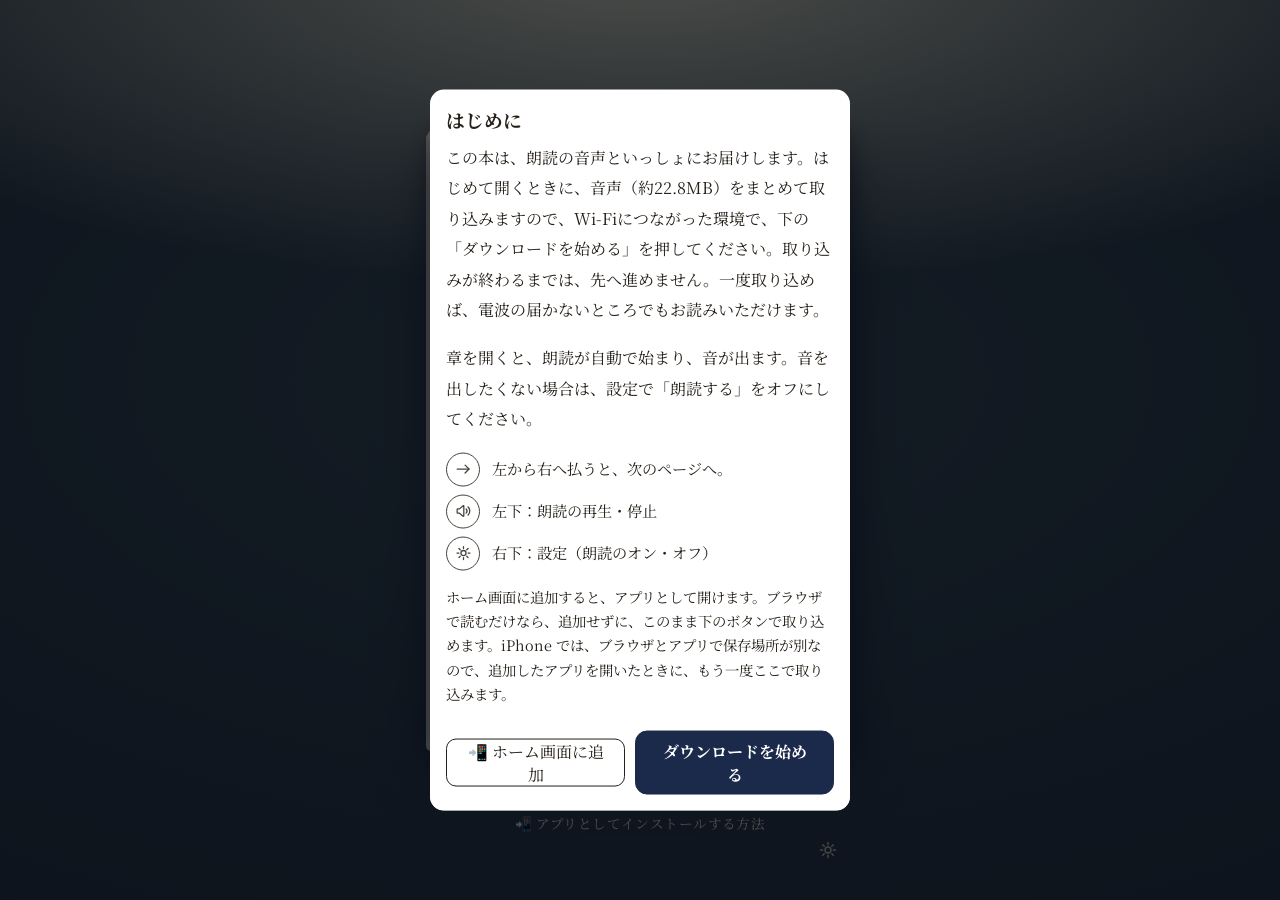
==== d/8d1a644d7abf4cad14bed4da570ea56f/index.html @ 175d8bfc "order-0018 『野良のAIは、嘘の味が好き』 納品サイト v1.13.108" ====
<!doctype html>
<html lang="ja">
  <head>
    <meta charset="UTF-8" />
    <meta name="robots" content="noindex, nofollow" />
    
    <meta name="viewport" content="width=device-width, initial-scale=1, viewport-fit=cover" />
    <meta name="theme-color" content="#17130e" />
    <meta name="app-id" content="stb-0018" />
    
    <meta name="description" content="サウンド単行本：朗読つき電子書籍『野良のAIは、嘘の味が好き』（著・nami × 双海）" />
    <meta name="mobile-web-app-capable" content="yes" />
    <meta name="apple-mobile-web-app-capable" content="yes" />
    
    <meta name="apple-mobile-web-app-status-bar-style" content="black" />
    <meta name="apple-mobile-web-app-title" content="野良のAIは、嘘の味が好き" />
    <link rel="icon" type="image/png" href="icons/icon-192.png" />
    <link rel="apple-touch-icon" href="icons/apple-touch-icon.png" />
    <title>野良のAIは、嘘の味が好き — nami × 双海</title>
    <script type="module" crossorigin src="./assets/index-BlB-ccyD.js"></script>
    <link rel="stylesheet" crossorigin href="./assets/index-DC0xwn_A.css">
  <link rel="manifest" href="./manifest.webmanifest"></head>
  <body>
    
    <section id="coverView" class="view view-cover">
      
      <div class="cover-gap cover-gap-top" aria-hidden="true"></div>
      <div class="cover-tap" id="coverTap" role="button" tabindex="0" aria-label="本を開く">
        <span class="book-cover">
          
          <img src="book/cover-art.webp" alt="野良のAIは、嘘の味が好き — nami × 双海" class="cover-img" />
          <img src="icons/logo-line-white.svg" alt="" class="cover-logo" aria-hidden="true" />
          <span class="cover-vtitle" aria-hidden="true"><span class="vt-line">野良のAIは、</span><span class="vt-line">嘘の味が好き</span></span>
          <span class="cover-author" aria-hidden="true">nami　×　双海</span>
        </span>
      </div>

      
      <div class="cover-below">
        
        <div class="cover-install" id="coverInstallEntry">
          <button id="cover-install-open" type="button" class="cover-install-open">📲 アプリとしてインストールする方法</button>
        </div>
        
        <footer class="cover-foot">
          <button id="coverSettingsBtn" type="button" class="cover-settings-btn" aria-label="設定"><svg viewBox="0 0 24 24" fill="none" stroke="currentColor" stroke-width="1.6" stroke-linecap="round" stroke-linejoin="round" aria-hidden="true"><circle cx="12" cy="12" r="3.2" /><path d="M12 3.8v2.4M12 17.8v2.4M3.8 12h2.4M17.8 12h2.4M6.2 6.2l1.7 1.7M17.8 6.2l-1.7 1.7M6.2 17.8l1.7-1.7M17.8 17.8l-1.7-1.7" /></svg></button>
        </footer>
      </div>
    </section>

    
    <section id="titleView" class="view view-title" hidden>
      <div class="title-sheet">
        <div class="title-text">
          <h1 class="title-name"><span class="vt-line">野良のAIは、</span><span class="vt-line">嘘の味が好き</span></h1>
          <p class="title-author">nami × 双海</p>
        </div>
        
        <div class="sheet-footer">
          <button id="titlePlayBtn" type="button" class="page-icon-btn" aria-label="再生"><svg viewBox="0 0 24 24" fill="none" stroke="currentColor" stroke-width="1.6" stroke-linecap="round" stroke-linejoin="round" aria-hidden="true"><path d="M4 9.8v4.4c0 .3.2.5.5.5H7l4.5 3.8c.3.3.9.1.9-.3V5.7c0-.4-.6-.6-.9-.3L7 9.3H4.5c-.3 0-.5.2-.5.5z" /><path d="M15.3 9.4a3.8 3.8 0 0 1 0 5.2" /><path d="M17.8 6.9a7.2 7.2 0 0 1 0 10.2" /></svg></button>
          <button id="titleMenuBtn" type="button" class="page-icon-btn" aria-label="設定"><svg viewBox="0 0 24 24" fill="none" stroke="currentColor" stroke-width="1.6" stroke-linecap="round" stroke-linejoin="round" aria-hidden="true"><circle cx="12" cy="12" r="3.2" /><path d="M12 3.8v2.4M12 17.8v2.4M3.8 12h2.4M17.8 12h2.4M6.2 6.2l1.7 1.7M17.8 6.2l-1.7 1.7M6.2 17.8l1.7-1.7M17.8 17.8l-1.7-1.7" /></svg></button>
        </div>
      </div>
    </section>

    
    <section id="workView" class="view view-work" hidden>
      <div class="work-sheet">
        <div class="work-main">
          
          <img id="workImage" class="work-image" alt="" hidden />
          <div class="work-text">
            <p id="workNum" class="work-num"></p>
            <h2 id="workTitle" class="work-title"></h2>
            <p id="workSubtitle" class="work-subtitle"></p>
          </div>
        </div>
        
        <div class="sheet-footer">
          <button id="workPlayBtn" type="button" class="page-icon-btn" aria-label="再生"><svg viewBox="0 0 24 24" fill="none" stroke="currentColor" stroke-width="1.6" stroke-linecap="round" stroke-linejoin="round" aria-hidden="true"><path d="M4 9.8v4.4c0 .3.2.5.5.5H7l4.5 3.8c.3.3.9.1.9-.3V5.7c0-.4-.6-.6-.9-.3L7 9.3H4.5c-.3 0-.5.2-.5.5z" /><path d="M15.3 9.4a3.8 3.8 0 0 1 0 5.2" /><path d="M17.8 6.9a7.2 7.2 0 0 1 0 10.2" /></svg></button>
          <button id="workMenuBtn" type="button" class="page-icon-btn" aria-label="設定"><svg viewBox="0 0 24 24" fill="none" stroke="currentColor" stroke-width="1.6" stroke-linecap="round" stroke-linejoin="round" aria-hidden="true"><circle cx="12" cy="12" r="3.2" /><path d="M12 3.8v2.4M12 17.8v2.4M3.8 12h2.4M17.8 12h2.4M6.2 6.2l1.7 1.7M17.8 6.2l-1.7 1.7M6.2 17.8l1.7-1.7M17.8 17.8l-1.7-1.7" /></svg></button>
        </div>
      </div>
    </section>

    
    <section id="gateView" class="view view-gate" hidden>
      <div class="gate-sheet">
        <div class="gate-text">
          
          <p id="gateWork" class="gate-work"></p>
          <p id="gateNum" class="gate-num"></p>
          
          <h2 class="gate-title"><span id="gateTitle"></span><span id="gateNarrator" class="gate-narrator"></span></h2>
        </div>
        
        <div class="sheet-footer">
          <button id="gatePlayBtn" type="button" class="page-icon-btn" aria-label="再生"><svg viewBox="0 0 24 24" fill="none" stroke="currentColor" stroke-width="1.6" stroke-linecap="round" stroke-linejoin="round" aria-hidden="true"><path d="M4 9.8v4.4c0 .3.2.5.5.5H7l4.5 3.8c.3.3.9.1.9-.3V5.7c0-.4-.6-.6-.9-.3L7 9.3H4.5c-.3 0-.5.2-.5.5z" /><path d="M15.3 9.4a3.8 3.8 0 0 1 0 5.2" /><path d="M17.8 6.9a7.2 7.2 0 0 1 0 10.2" /></svg></button>
          <button id="gateMenuBtn" type="button" class="page-icon-btn" aria-label="設定"><svg viewBox="0 0 24 24" fill="none" stroke="currentColor" stroke-width="1.6" stroke-linecap="round" stroke-linejoin="round" aria-hidden="true"><circle cx="12" cy="12" r="3.2" /><path d="M12 3.8v2.4M12 17.8v2.4M3.8 12h2.4M17.8 12h2.4M6.2 6.2l1.7 1.7M17.8 6.2l-1.7 1.7M6.2 17.8l1.7-1.7M17.8 17.8l-1.7-1.7" /></svg></button>
        </div>
      </div>
    </section>

    
    <section id="tocView" class="view view-toc" hidden>
      <div class="toc-sheet">
        <div class="toc-inner">
          <h2 id="tocHeading" class="toc-heading">目次</h2>
          <ul id="tocList" class="toc-list"></ul>
        </div>
        
        <p id="tocHint" class="toc-hint">タップでその章へ</p>
        
        <div class="sheet-footer">
          <button id="tocPlayBtn" type="button" class="page-icon-btn" aria-label="再生"><svg viewBox="0 0 24 24" fill="none" stroke="currentColor" stroke-width="1.6" stroke-linecap="round" stroke-linejoin="round" aria-hidden="true"><path d="M4 9.8v4.4c0 .3.2.5.5.5H7l4.5 3.8c.3.3.9.1.9-.3V5.7c0-.4-.6-.6-.9-.3L7 9.3H4.5c-.3 0-.5.2-.5.5z" /><path d="M15.3 9.4a3.8 3.8 0 0 1 0 5.2" /><path d="M17.8 6.9a7.2 7.2 0 0 1 0 10.2" /></svg></button>
          <button id="tocMenuBtn" type="button" class="page-icon-btn" aria-label="設定"><svg viewBox="0 0 24 24" fill="none" stroke="currentColor" stroke-width="1.6" stroke-linecap="round" stroke-linejoin="round" aria-hidden="true"><circle cx="12" cy="12" r="3.2" /><path d="M12 3.8v2.4M12 17.8v2.4M3.8 12h2.4M17.8 12h2.4M6.2 6.2l1.7 1.7M17.8 6.2l-1.7 1.7M6.2 17.8l1.7-1.7M17.8 17.8l-1.7-1.7" /></svg></button>
        </div>
        
        <span id="tocPager" class="folio" hidden></span>
      </div>
    </section>

    
    
    <section id="readerView" class="view view-reader" hidden>
      <div id="pageWrap" class="page-wrap">
        <div id="pageEl" class="page">
          
          <div id="pageAnim" class="page-anim" aria-hidden="true"></div>
          
          <div class="page-head"><span id="readerChapterLabel" class="page-head-title"></span></div>
          <article id="pageContent" class="page-content" aria-label="本文"></article>
          
          <div class="page-footer">
            
            <button id="playPauseBtn" type="button" class="page-icon-btn" aria-label="再生"><svg viewBox="0 0 24 24" fill="none" stroke="currentColor" stroke-width="1.6" stroke-linecap="round" stroke-linejoin="round" aria-hidden="true"><path d="M4 9.8v4.4c0 .3.2.5.5.5H7l4.5 3.8c.3.3.9.1.9-.3V5.7c0-.4-.6-.6-.9-.3L7 9.3H4.5c-.3 0-.5.2-.5.5z" /><path d="M15.3 9.4a3.8 3.8 0 0 1 0 5.2" /><path d="M17.8 6.9a7.2 7.2 0 0 1 0 10.2" /></svg></button>
            <button id="menuBtn" type="button" class="page-icon-btn" aria-label="設定"><svg viewBox="0 0 24 24" fill="none" stroke="currentColor" stroke-width="1.6" stroke-linecap="round" stroke-linejoin="round" aria-hidden="true"><circle cx="12" cy="12" r="3.2" /><path d="M12 3.8v2.4M12 17.8v2.4M3.8 12h2.4M17.8 12h2.4M6.2 6.2l1.7 1.7M17.8 6.2l-1.7 1.7M6.2 17.8l1.7-1.7M17.8 17.8l-1.7-1.7" /></svg></button>
          </div>
          
          <span id="pageFolio" class="folio"></span>
          
          <div id="audioError" class="audio-error" hidden>
            <span id="audioErrorText"></span>
            <button id="audioRetryBtn" type="button" class="audio-retry-btn">再試行</button>
          </div>
        </div>


        
        <div id="endrollPage" class="endroll-page" hidden>
          <div class="endroll-inner">
            <p class="endroll-label">エンドロール</p>
            <img id="endrollJacket" class="endroll-jacket" alt="収録曲のジャケット" draggable="false" hidden />
            <div class="endroll-lyrics" id="endrollLyrics"></div>
          </div>
          
          <div class="sheet-footer">
            <button id="endrollPlayBtn" type="button" class="page-icon-btn" aria-label="再生"><svg viewBox="0 0 24 24" fill="none" stroke="currentColor" stroke-width="1.6" stroke-linecap="round" stroke-linejoin="round" aria-hidden="true"><path d="M4 9.8v4.4c0 .3.2.5.5.5H7l4.5 3.8c.3.3.9.1.9-.3V5.7c0-.4-.6-.6-.9-.3L7 9.3H4.5c-.3 0-.5.2-.5.5z" /><path d="M15.3 9.4a3.8 3.8 0 0 1 0 5.2" /><path d="M17.8 6.9a7.2 7.2 0 0 1 0 10.2" /></svg></button>
            <button id="endrollMenuBtn" type="button" class="page-icon-btn" aria-label="設定"><svg viewBox="0 0 24 24" fill="none" stroke="currentColor" stroke-width="1.6" stroke-linecap="round" stroke-linejoin="round" aria-hidden="true"><circle cx="12" cy="12" r="3.2" /><path d="M12 3.8v2.4M12 17.8v2.4M3.8 12h2.4M17.8 12h2.4M6.2 6.2l1.7 1.7M17.8 6.2l-1.7 1.7M6.2 17.8l1.7-1.7M17.8 17.8l-1.7-1.7" /></svg></button>
          </div>
        </div>
        
        <div id="endPage" class="end-page" hidden>
          <div class="end-foot">
            
            <img class="end-logo" src="icons/logo-text-vertical.svg" alt="サウンド単行本" />
            <p class="end-colophon">『野良のAIは、嘘の味が好き』　著者：nami × 双海<br />朗読：AI音声（地の文「Charon」・野良の声「Despina」／Gemini 3.8 Flash）／音楽：手続き生成による自作曲／形式：サウンド単行本／2026年11月 電子版</p>
          </div>
          
          <div class="sheet-footer">
            <button id="endPlayBtn" type="button" class="page-icon-btn" aria-label="再生" hidden><svg viewBox="0 0 24 24" fill="none" stroke="currentColor" stroke-width="1.6" stroke-linecap="round" stroke-linejoin="round" aria-hidden="true"><path d="M4 9.8v4.4c0 .3.2.5.5.5H7l4.5 3.8c.3.3.9.1.9-.3V5.7c0-.4-.6-.6-.9-.3L7 9.3H4.5c-.3 0-.5.2-.5.5z" /><path d="M15.3 9.4a3.8 3.8 0 0 1 0 5.2" /><path d="M17.8 6.9a7.2 7.2 0 0 1 0 10.2" /></svg></button>
            <button id="endMenuBtn" type="button" class="page-icon-btn" aria-label="設定"><svg viewBox="0 0 24 24" fill="none" stroke="currentColor" stroke-width="1.6" stroke-linecap="round" stroke-linejoin="round" aria-hidden="true"><circle cx="12" cy="12" r="3.2" /><path d="M12 3.8v2.4M12 17.8v2.4M3.8 12h2.4M17.8 12h2.4M6.2 6.2l1.7 1.7M17.8 6.2l-1.7 1.7M6.2 17.8l1.7-1.7M17.8 17.8l-1.7-1.7" /></svg></button>
          </div>
        </div>
      </div>

      

      
      <div class="read-progress" aria-hidden="true"><span id="readProgressFill"></span></div>
    </section>

    
    <div id="menuModal" class="modal" hidden role="dialog" aria-modal="true" aria-label="設定">
      <div class="modal-backdrop" id="menuBackdrop"></div>
      <div class="modal-panel menu-panel">
        
        <div class="modal-head">
          <h3 id="menuTitle">設定</h3>
          <button id="menuCloseBtn" class="menu-close-btn" aria-label="閉じる"><svg viewBox="0 0 24 24" fill="none" stroke="currentColor" stroke-width="1.6" stroke-linecap="round" aria-hidden="true"><path d="M6 6l12 12M18 6L6 18" /></svg></button>
        </div>

        
        <div class="menu-section">
          <div id="menuGroupMain">
            <label class="menu-row toggle-label" id="rowNarration"><span>朗読する</span><input type="checkbox" id="narrationToggle" checked /></label>
            
            <div class="menu-row menu-row-stack" id="rowSpeed">
              <span>速さ</span>
              <div class="seg speed-choices" id="speedChoices" role="group" aria-label="速さ"></div>
            </div>
            <div class="menu-row menu-row-stack" id="rowFont">
              <span>文字サイズ</span>
              <div class="seg font-choices" role="group" aria-label="文字サイズ">
                <button type="button" id="fontStdBtn" class="seg-btn font-choice" aria-pressed="true">標準</button>
                <button type="button" id="fontLargeBtn" class="seg-btn font-choice" aria-pressed="false">大</button>
              </div>
            </div>
            <label class="menu-row toggle-label" id="rowBgm"><span>BGM</span><input type="checkbox" id="bgmToggle" checked /></label>
          </div>
          <details id="menuMore" class="menu-more">
            <summary id="menuMoreSummary" class="menu-more-sum"><span>詳しい設定</span><svg viewBox="0 0 24 24" fill="none" stroke="currentColor" stroke-width="1.6" stroke-linecap="round" stroke-linejoin="round" aria-hidden="true"><path d="M6 9l6 6 6-6" /></svg></summary>
            <div id="menuGroupMore">
              <label class="menu-row toggle-label" id="rowPageSound"><span>ページめくり音</span><input type="checkbox" id="pageSoundToggle" checked /></label>
              <label class="menu-row toggle-label" id="rowBg"><span>背景イメージ</span><input type="checkbox" id="bgToggle" checked /></label>
              <label class="menu-row toggle-label" id="rowHl"><span>読んでいる文を強調</span><input type="checkbox" id="hlToggle" checked /></label>
              <label class="menu-row toggle-label" id="rowBgPlay"><span>画面を消しても再生</span><input type="checkbox" id="bgPlayToggle" checked /></label>
            </div>
          </details>
        </div>

        
        <div class="menu-nav">
          <button id="toCoverFromMenuBtn" type="button" class="menu-nav-btn" hidden><svg viewBox="0 0 24 24" fill="none" stroke="currentColor" stroke-width="1.6" stroke-linecap="round" stroke-linejoin="round" aria-hidden="true"><path d="M6.5 5.5v13" /><path d="M18 6.8v10.4L10 12Z" /></svg><span>初めから読む</span></button>
          <button id="tocFromMenuBtn" type="button" class="menu-nav-btn"><svg viewBox="0 0 24 24" fill="none" stroke="currentColor" stroke-width="1.6" stroke-linecap="round" aria-hidden="true"><path d="M5 7h14M5 12h14M5 17h14" /></svg><span>目次へ</span></button>
        </div>

        
        <div class="menu-foot">
          <button id="install-open" type="button" class="menu-nav-row">📲 アプリとしてインストールする方法</button>
        </div>

        
        <div id="dl-status-row" class="menu-foot" hidden>
          <p id="dl-status-line" class="menu-dl-status"></p>
          <button id="dl-status-fill" type="button" class="menu-nav-row" hidden>📥 足りない分をダウンロード</button>
          <button id="dl-status-repair" type="button" class="menu-nav-row" hidden>最初から取り込み直す（全部消してやり直します）</button>
        </div>

        
        <p id="version-line" class="menu-version">v<span id="version"></span> (<span id="engine-version"></span>)</p>

        
      </div>
    </div>

    
    <dialog id="install-dialog" class="install-dialog" aria-labelledby="install-title">
      <div class="modal-head">
        <h2 id="install-title">ホーム画面に追加して使う</h2>
        <button type="button" class="menu-close-btn" data-close aria-label="閉じる"><svg viewBox="0 0 24 24" fill="none" stroke="currentColor" stroke-width="1.6" stroke-linecap="round" aria-hidden="true"><path d="M6 6l12 12M18 6L6 18" /></svg></button>
      </div>
      <p class="muted">インストールすると、ホーム画面から開けて、オフラインでも使えます。</p>
      <button id="install-now" type="button" class="primary" hidden>今すぐインストール</button>

      <details data-platform="ios">
        <summary>iPhone / iPad</summary>
        <ol>
          <li><strong>Safari</strong> でこのページを開く</li>
          <li>共有ボタン(□から↑が出ているマーク)をタップ</li>
          <li>「<strong>ホーム画面に追加</strong>」を選ぶ</li>
          <li>右上の「追加」をタップ</li>
        </ol>
      </details>
      <details data-platform="android">
        <summary>Android</summary>
        <ol>
          <li><strong>Chrome</strong> でこのページを開く</li>
          <li>右上のメニュー(⋮)をタップ</li>
          <li>「<strong>アプリをインストール</strong>」または「ホーム画面に追加」を選ぶ</li>
          <li>「インストール」をタップ</li>
        </ol>
      </details>
      <details data-platform="pc">
        <summary>パソコン(Chrome / Edge)</summary>
        <ol>
          <li>アドレスバーの右端にあるインストールのマークをクリック</li>
          <li>「<strong>インストール</strong>」を選ぶ</li>
        </ol>
      </details>

    </dialog>

    
    <div id="dlNotice" class="modal" hidden role="dialog" aria-modal="true" aria-labelledby="dlNoticeTitle">
      <div class="modal-backdrop"></div>
      <div class="modal-panel dl-notice-panel">
        <div class="modal-head">
          <h3 id="dlNoticeTitle">はじめに</h3>
        </div>
        <p id="dlNoticeBody" class="dl-notice-body"></p>
        <p id="dlNoticeSound" class="dl-notice-body"></p>
        
        <ul id="dlNoticeGuide" class="dl-notice-guide" aria-label="操作のしかた">
          <li><span class="dl-guide-icon"><svg viewBox="0 0 24 24" fill="none" stroke="currentColor" stroke-width="1.6" stroke-linecap="round" stroke-linejoin="round" aria-hidden="true"><path d="M4 12h15" /><path d="M14 7l5 5-5 5" /></svg></span><span>左から右へ払うと、次のページへ。</span></li>
          <li><span class="dl-guide-icon"><svg viewBox="0 0 24 24" fill="none" stroke="currentColor" stroke-width="1.6" stroke-linecap="round" stroke-linejoin="round" aria-hidden="true"><path d="M4 9.8v4.4c0 .3.2.5.5.5H7l4.5 3.8c.3.3.9.1.9-.3V5.7c0-.4-.6-.6-.9-.3L7 9.3H4.5c-.3 0-.5.2-.5.5z" /><path d="M15.3 9.4a3.8 3.8 0 0 1 0 5.2" /><path d="M17.8 6.9a7.2 7.2 0 0 1 0 10.2" /></svg></span><span>左下：朗読の再生・停止</span></li>
          <li><span class="dl-guide-icon"><svg viewBox="0 0 24 24" fill="none" stroke="currentColor" stroke-width="1.6" stroke-linecap="round" stroke-linejoin="round" aria-hidden="true"><circle cx="12" cy="12" r="3.2" /><path d="M12 3.8v2.4M12 17.8v2.4M3.8 12h2.4M17.8 12h2.4M6.2 6.2l1.7 1.7M17.8 6.2l-1.7 1.7M6.2 17.8l1.7-1.7M17.8 17.8l-1.7-1.7" /></svg></span><span>右下：設定（朗読のオン・オフ）</span></li>
        </ul>
        
        <div id="dlNoticeInstall" class="dl-notice-install" hidden>
          <p class="dl-notice-body dl-notice-install-text">ホーム画面に追加すると、アプリとして開けます。ブラウザで読むだけなら、追加せずに、このまま下のボタンで取り込めます。iPhone では、ブラウザとアプリで保存場所が別なので、追加したアプリを開いたときに、もう一度ここで取り込みます。</p>
        </div>
        
        <div class="dl-notice-foot">
        <div id="dlNoticeProgress" class="dl-notice-progress" hidden>
          <div class="dl-progress-bar" role="progressbar" aria-valuemin="0" aria-valuemax="100" aria-valuenow="0" aria-labelledby="dlNoticeProgressText"><span id="dlNoticeProgressBar"></span></div>
          <p id="dlNoticeProgressText" class="dl-progress-text" aria-live="polite"></p>
        </div>
        <div class="dl-notice-actions">
          <button id="dl-notice-install-open" type="button" class="dl-install-open" hidden>📲 ホーム画面に追加</button>
          <button id="dlNoticeClose" type="button" class="primary">ダウンロードを始める</button>
        </div>
        </div>
      </div>
    </div>

    
    <div id="debug-panel" class="debug-panel" hidden></div>

    
    <div id="update-banner" class="banner" role="status" hidden>
      <span id="update-banner-text">更新があります</span>
      <div class="banner__actions" id="update-banner-actions">
        <button id="update-later" type="button">あとで</button>
        <button id="update-button" type="button" class="primary">更新</button>
      </div>
    </div>

    
    <div id="cache-banner" class="banner" role="status" hidden>
      <span><span id="cache-banner-text">音声データが一部そろっていません</span><small id="cache-banner-note"></small></span>
      <div id="cache-actions" class="banner__actions">
        <button id="cache-later" type="button">あとで</button>
        <button id="cache-repair" type="button" class="primary">足りない分をダウンロード</button>
      </div>
    </div>

    
    <div id="boot-error" class="banner boot-error" hidden>
      <span>うまく読み込めませんでした。<small>記録は消えません</small></span>
      <button id="boot-repair" type="button" class="primary">なおす</button>
    </div>

    <audio id="audioEl" preload="metadata"></audio>
    
    <audio id="gateAudio" preload="auto"></audio>
    
    <audio id="closingAudio" preload="auto"></audio>
    
    <audio id="endrollAudio" preload="auto"></audio>
    <script src="boot.js"></script>
  </body>
</html>
---- d/8d1a644d7abf4cad14bed4da570ea56f/assets/index-DC0xwn_A.css ----
:root{--top-gap:24px;--safe-top:calc(env(safe-area-inset-top) + var(--top-gap));--band-lift:10px;--folio-strip:30px;--band-body-w:.35;--frame-mt:max(14px, calc(env(safe-area-inset-top) + 8px));--frame-mb:max(18px, calc(env(safe-area-inset-bottom) + 8px));--frame-ml:max(14px, calc(env(safe-area-inset-left) + 2px));--frame-mr:max(14px, calc(env(safe-area-inset-right) + 2px));--font-scale:1;--lightningcss-light: ;--lightningcss-dark:initial;color-scheme:dark only;--bg:#17130e;--surface:#fdfaf0;--text:#262019;--muted:#6a6252;--border:#d8cfb4;--primary:#1b2a4a;--primary-text:#fff;--debug:#d29922;--debug-text:#1f2328;--ui-on:#7a7466;--ui-on-text:#f7f2e7;--ui-on-press:#6b6455;--ui-off:#e6dcc4;--ui-soft:#f4efe3;--ui-seg-text:#7d7262;--ui-shadow:#3c321e2e;--ui-line:#d6ccb4;--ui-press:#7a74661a;--navy:#1b2a4a;--navy2:#24365e;--gold:#c9b87a;--paper:#fdfaf0;--paper-hi:#fffdf6;--paper-lo:#f7f0da;--ink:#262019;--ink-strong:#1b2a4a;--ink-soft:#6a6252;--ink-accent:#8a6d2f;--folio:#9a8a64;--head-note:#8d7c55;--sep:#a08c5a;--narr-sub:#8a7c5f;--colophon:#7d7260;--toc-ink:#2e2a24;--rt:#555;--tex-rgb:120, 100, 60;--gutter-rgb:101, 84, 52;--edge-a:#e7dec6;--edge-b:#d9cfb0;--edge-1:#eae1c9;--edge-2:#f3edda;--edge-3:#e0d5b8;--hl-bg:#a3823e21;--hl-ink:#17130c;--icon-line:#9280544d;--icon-ink:#927c4e9e;--icon-shadow:#5a4a281a;--icon-inset:#ffffff40;--icon-press:#7864371a;--hairline:#65543424;--focus-ring:#8a6d2f99;--row-press:#a3823e14;--toc-press:#a0803c1f;--hint-ink:#7a6a4a8c;--panel:#fff;--panel-link:#1b2a4a;--seg-on:#fff;--err-bg:#fdf0f0;--err-line:#e8bcbc;--err-ink:#a33;--err-btn-bg:#fff;--err-btn-line:#d99;--hint-pill-bg:#f7f2e7f0;--hint-pill-ink:#1e2d52;--hint-pill-line:#1e2d5233;--desk:#17130e;--desk2:#2a2115;--indigo:#0a1220;--indigo2:#1e2d52;--desk-text:#c9bda0;--theme:#1e2d52;--cover-title:#f7f2e7;--cover-author:#f7f2e7;--serif:"Book Serif", "Hiragino Mincho ProN", "Hiragino Mincho Pro", "Yu Mincho", "YuMincho", "Noto Serif JP", "MS PMincho", serif}[data-paper-scheme=dark]{--paper-hi:#171e28;--paper:#12181f;--paper-lo:#0c1117;--ink:#e9e3d3;--ink-strong:#ece7da;--ink-soft:#a79f8f;--ink-accent:#b3a06a;--folio:#7d8698;--head-note:#8b96a6;--sep:#77808e;--narr-sub:#98a0ac;--colophon:#9c968a;--toc-ink:#e9e3d3;--rt:#9aa1ab;--tex-rgb:190, 200, 215;--gutter-rgb:0, 0, 0;--edge-a:#1d242f;--edge-b:#131920;--edge-1:#202833;--edge-2:#262f3c;--edge-3:#171e27;--hl-bg:#c9b87a33;--hl-ink:#f7f2e7;--icon-line:#cdd4e04d;--icon-ink:#d6dbe5a8;--icon-shadow:#00000040;--icon-inset:#ffffff1f;--icon-press:#ffffff14;--hairline:#e9e3d324;--focus-ring:#c9b87aa6;--row-press:#e9e3d30f;--toc-press:#e9e3d31a;--hint-ink:#c6ccd673;--panel:#141a21;--panel-link:#9db4dd;--seg-on:#232b36;--err-bg:#2a1518;--err-line:#6e3438;--err-ink:#f0b9bc;--err-btn-bg:#1d1113;--err-btn-line:#8a4a4e;--hint-pill-bg:#0d1219f0;--hint-pill-ink:#e9e3d3;--hint-pill-line:#e9e3d340;--surface:#171e28;--text:#e9e3d3;--muted:#a39c8d;--border:#39424f;--ui-soft:#1d242e;--ui-seg-text:#a9b0bc;--ui-shadow:#00000073;--ui-line:#39424f;--ui-press:#e9e3d314;--ui-off:#2a323e}*{box-sizing:border-box;-webkit-tap-highlight-color:transparent}[hidden]{display:none!important}html{touch-action:manipulation;overscroll-behavior:none;height:100%}body{background:var(--desk);color:var(--ink);font-family:var(--serif);-webkit-text-size-adjust:100%;overscroll-behavior:none;width:100%;height:100%;margin:0;padding:0;position:fixed;inset:0;overflow:hidden}.muted{color:var(--muted)}.version{text-align:center;color:var(--desk-text);font-size:.8rem}.load-error{color:#fff;text-align:center;padding:20px}button{font:inherit;color:inherit;border:1px solid var(--border);background:var(--surface);cursor:pointer;border-radius:12px;min-width:44px;min-height:44px;margin:0;padding:8px 20px}button.primary{background:var(--primary);border-color:var(--primary);color:var(--primary-text);font-weight:700}button.link{color:var(--gold);background:0 0;border:0;margin:12px auto 0;text-decoration:underline;display:block}.banner{left:16px;right:16px;bottom:max(16px, env(safe-area-inset-bottom));background:var(--surface);max-width:448px;color:var(--text);border:1px solid var(--border);z-index:60;pointer-events:auto;touch-action:manipulation;border-radius:14px;justify-content:space-between;align-items:center;gap:12px;margin:0 auto;padding:8px 8px 8px 16px;display:flex;position:fixed;box-shadow:0 6px 20px #0003}.banner__actions{flex-shrink:0;gap:8px;display:flex}@media (width<=480px){.banner{flex-direction:column;align-items:stretch;gap:8px;padding:12px 12px 12px 16px}.banner__actions{justify-content:flex-end}}.boot-error small,#cache-banner-note{color:var(--muted);display:block}.install-dialog{overscroll-behavior:contain;background:var(--panel);width:min(448px,100vw - 32px);max-height:calc(100dvh - 32px);color:var(--text);border:none;border-radius:14px;padding:16px;overflow-y:auto}.install-dialog::backdrop{background:#0a102099}.install-dialog h2{margin:0 0 4px;font-size:1.1rem}.install-dialog details{border:1px solid var(--border);border-radius:12px;margin:8px 0;padding:4px 12px}.install-dialog summary{cursor:pointer;align-items:center;min-height:44px;font-weight:700;display:flex}.install-dialog ol{margin:0 0 8px;padding-left:1.4em}.install-dialog button.primary{width:100%;margin:8px 0 0;display:block}.debug-panel{left:max(8px, env(safe-area-inset-left));top:calc(var(--safe-top) + 4px);z-index:40;pointer-events:none;background:var(--surface);border:2px solid var(--debug);border-radius:10px;flex-wrap:wrap;align-items:center;gap:6px;padding:4px 6px;display:flex;position:fixed}.debug-panel__title{color:var(--debug);letter-spacing:.08em;font-size:.7rem;font-weight:700}.debug-panel__button{pointer-events:auto;background:var(--debug);border-color:var(--debug);min-width:44px;min-height:44px;color:var(--debug-text);padding:0 8px}.debug-panel__info{white-space:pre-line;font-variant-numeric:tabular-nums;color:var(--debug);flex:0 0 100%;font-size:.68rem;line-height:1.55}@media (prefers-reduced-motion:reduce){*{transition:none!important;animation:none!important}}.btn{color:#1b2a4a;background:#fff;border:1px solid #8a94a8;border-radius:999px;padding:.55em 1.1em;font-size:.95rem;line-height:1}.btn:active{transform:scale(.98)}.btn-primary{background:var(--navy);color:#fff;border-color:var(--navy)}.btn-ghost{color:#e8e2d0;background:0 0;border-color:#e8e2d0}.btn-small{padding:.4em .85em;font-size:.85rem}.btn-play{border-radius:999px;min-width:9em;padding:.7em 1.4em;font-size:1.05rem}.view-cover{--book-w:min(88vw, 420px, calc(67.55dvh - 174px));--cover-pb:max(28px, calc(env(safe-area-inset-bottom) + 16px));touch-action:pan-y;height:var(--app-h,100dvh);padding:0 max(16px, env(safe-area-inset-right)) var(--cover-pb) max(16px, env(safe-area-inset-left));background-color:var(--indigo);background-image:radial-gradient(ellipse 120% 58% at 50% -4%, color-mix(in srgb, var(--theme) 40%, #ffedb8 60%), transparent 62%), radial-gradient(ellipse 150% 110% at 50% 42%, color-mix(in srgb, var(--theme) 68%, #000 32%) 0%, color-mix(in srgb, var(--theme) 30%, #000 70%) 80%), radial-gradient(ellipse 125% 100% at 50% 46%, transparent 56%, #0000007a 100%);flex-direction:column;align-items:center;display:flex;position:relative}.cover-gap{flex:1 1 0}.cover-gap-top{min-height:max(20px, var(--safe-top))}.cover-below{flex:1 1 0;align-self:stretch;position:relative}.cover-foot{width:var(--book-w);pointer-events:none;flex-direction:column;padding-top:13px;display:flex;position:absolute;bottom:0;left:50%;transform:translate(-50%)}.cover-tap{text-align:inherit;cursor:pointer;background:0 0;border:none;padding:0;line-height:1.5}.cover-tap:active .book-cover{transform:scale(.995)}.book-cover{width:var(--book-w);aspect-ratio:127/188;background:#10182b;display:block;position:relative;overflow:hidden;container-type:inline-size}body.bound-right .book-cover{box-shadow:0 26px 52px #0000009e, 0 8px 18px #00000073, inset 0 0 0 1px #ffffff12, -3px 3px 0 -1px var(--edge-a), -6px 6px 0 -2px var(--edge-b);border-radius:7px 2px 2px 7px}body.bound-left .book-cover{box-shadow:0 26px 52px #0000009e, 0 8px 18px #00000073, inset 0 0 0 1px #ffffff12, 3px 3px 0 -1px var(--edge-a), 6px 6px 0 -2px var(--edge-b);border-radius:2px 7px 7px 2px}.book-cover:before{content:"";z-index:2;width:13px;position:absolute;top:0;bottom:0}body.bound-right .book-cover:before{background:linear-gradient(270deg,#0009,#ffffff1f 45%,#0006);right:0}body.bound-left .book-cover:before{background:linear-gradient(90deg,#0009,#ffffff1f 45%,#0006);left:0}.book-cover:after{content:"";z-index:2;pointer-events:none;background:linear-gradient(105deg,#0000 55%,#ffffff0f);position:absolute;inset:0}.cover-img{object-fit:cover;width:100%;height:100%;display:block}.cover-logo{z-index:3;width:7.1%;height:auto;display:block;position:absolute;top:4.3%}body.bound-right .cover-logo{left:5.8%}body.bound-left .cover-logo{right:5.8%}.cover-vtitle{z-index:3;letter-spacing:.14em;color:var(--cover-title);white-space:nowrap;font-size:8.4cqw;font-weight:700;line-height:1.5;position:absolute;top:12%}body.dir-vertical .cover-vtitle{writing-mode:vertical-rl;-webkit-writing-mode:vertical-rl}body.bound-right .cover-vtitle{right:14%}body.bound-left .cover-vtitle{left:14%}.cover-author{z-index:3;letter-spacing:.5em;color:var(--cover-author);white-space:nowrap;margin-right:-.5em;font-size:3.6cqw;position:absolute;bottom:4.2%;left:50%;transform:translate(-50%)}.cover-vtitle .vt-line,.title-name .vt-line{display:block}.cover-vtitle .vt-sub,.title-name .vt-sub{font-size:.42em}html,body{touch-action:pan-x pan-y}.view-gate{height:var(--app-h,100dvh);background:radial-gradient(ellipse at 50% 30%, var(--desk2), var(--desk) 75%);cursor:pointer;padding:var(--frame-mt) var(--frame-mr) var(--frame-mb) var(--frame-ml);touch-action:pan-y;justify-content:center;align-items:stretch;display:flex}.view-gate.gate-dragging,.view-gate.gate-dragging .gate-sheet{-webkit-user-select:none;user-select:none}.gate-sheet{background:linear-gradient(160deg, var(--paper-hi), var(--paper) 55%, var(--paper-lo));flex:1;min-width:0;position:relative;overflow:hidden}body.bound-right .gate-sheet{box-shadow:0 16px 40px #0000008c, -3px 3px 0 -1px var(--edge-a), -6px 6px 0 -2px var(--edge-b);border-radius:6px 2px 2px 6px}body.bound-left .gate-sheet{box-shadow:0 16px 40px #0000008c, 3px 3px 0 -1px var(--edge-a), 6px 6px 0 -2px var(--edge-b);border-radius:2px 6px 6px 2px}.gate-sheet:after{content:"";pointer-events:none;width:36px;position:absolute;top:0;bottom:0}body.bound-right .gate-sheet:after{background:linear-gradient(to left, rgba(var(--gutter-rgb), .26), rgba(var(--gutter-rgb), .08) 55%, transparent);right:0}body.bound-left .gate-sheet:after{background:linear-gradient(to right, rgba(var(--gutter-rgb), .26), rgba(var(--gutter-rgb), .08) 55%, transparent);left:0}.gate-text{position:absolute;top:11%;bottom:16%;left:50%;transform:translate(-50%)}body.dir-vertical .gate-text{writing-mode:vertical-rl;-webkit-writing-mode:vertical-rl}.gate-num{letter-spacing:.32em;color:var(--ink-accent);margin:0;padding-top:.15em;font-size:.98rem}.gate-title{letter-spacing:.1em;color:var(--ink-strong);margin:0 1.1em;font-size:2rem;font-weight:600}body.dir-vertical .gate-num{position:absolute;top:0;left:100%}.gate-narrator{color:var(--ink-soft);letter-spacing:.12em;margin-inline-start:1.4em;font-size:.98rem;font-weight:400}.gate-narrator:empty{display:none}.gate-work{letter-spacing:.22em;color:var(--ink-soft);margin:0 0 .8em;font-size:.98rem}.gate-work:empty{display:none}body.dir-vertical .gate-work{white-space:nowrap;margin:0 0 0 2.6em;position:absolute;top:0;left:100%}.view-title{height:var(--app-h,100dvh);background:radial-gradient(ellipse at 50% 30%, var(--desk2), var(--desk) 75%);cursor:pointer;padding:var(--frame-mt) var(--frame-mr) var(--frame-mb) var(--frame-ml);touch-action:pan-y;justify-content:center;align-items:stretch;display:flex}.view-title.title-dragging,.view-title.title-dragging .title-sheet{-webkit-user-select:none;user-select:none}.title-sheet{box-sizing:border-box;background:linear-gradient(160deg, var(--paper-hi), var(--paper) 55%, var(--paper-lo));flex:1;justify-content:center;align-items:center;min-width:0;padding:8% 0 14%;display:flex;position:relative;overflow:hidden}body.bound-right .title-sheet{box-shadow:0 16px 40px #0000008c, -3px 3px 0 -1px var(--edge-a), -6px 6px 0 -2px var(--edge-b);border-radius:6px 2px 2px 6px}body.bound-left .title-sheet{box-shadow:0 16px 40px #0000008c, 3px 3px 0 -1px var(--edge-a), 6px 6px 0 -2px var(--edge-b);border-radius:2px 6px 6px 2px}.title-sheet:after{content:"";pointer-events:none;width:36px;position:absolute;top:0;bottom:0}body.bound-right .title-sheet:after{background:linear-gradient(to left, rgba(var(--gutter-rgb), .26), rgba(var(--gutter-rgb), .08) 55%, transparent);right:0}body.bound-left .title-sheet:after{background:linear-gradient(to right, rgba(var(--gutter-rgb), .26), rgba(var(--gutter-rgb), .08) 55%, transparent);left:0}.title-text{max-height:100%;position:relative;transform:translateY(-4%)}body.dir-vertical .title-text{writing-mode:vertical-rl;-webkit-writing-mode:vertical-rl}.title-name{letter-spacing:.12em;color:var(--ink-strong);margin:0;font-size:2.1rem;font-weight:600}.title-author{letter-spacing:.2em;color:var(--ink-soft);text-align:end;margin:0;font-size:1rem;font-weight:400}body.dir-vertical .title-author{position:absolute;bottom:0;right:100%}body.dir-vertical .title-text:has(.vt-sub) .title-author{right:calc(100% + 1.6rem)}body.dir-horizontal .title-text{text-align:center}body.dir-horizontal .title-author{text-align:center;margin-top:1.4em}.view-work{height:var(--app-h,100dvh);background:radial-gradient(ellipse at 50% 30%, var(--desk2), var(--desk) 75%);cursor:pointer;padding:var(--frame-mt) var(--frame-mr) var(--frame-mb) var(--frame-ml);touch-action:pan-y;justify-content:center;align-items:stretch;display:flex}.view-work.work-dragging,.view-work.work-dragging .work-sheet{-webkit-user-select:none;user-select:none}.work-sheet{box-sizing:border-box;background:linear-gradient(160deg, var(--paper-hi), var(--paper) 55%, var(--paper-lo));flex:1;justify-content:center;align-items:center;min-width:0;padding:8% 0 14%;display:flex;position:relative;overflow:hidden}body.bound-right .work-sheet{box-shadow:0 16px 40px #0000008c, -3px 3px 0 -1px var(--edge-a), -6px 6px 0 -2px var(--edge-b);border-radius:6px 2px 2px 6px}body.bound-left .work-sheet{box-shadow:0 16px 40px #0000008c, 3px 3px 0 -1px var(--edge-a), 6px 6px 0 -2px var(--edge-b);border-radius:2px 6px 6px 2px}.work-sheet:after{content:"";pointer-events:none;width:36px;position:absolute;top:0;bottom:0}body.bound-right .work-sheet:after{background:linear-gradient(to left, rgba(var(--gutter-rgb), .26), rgba(var(--gutter-rgb), .08) 55%, transparent);right:0}body.bound-left .work-sheet:after{background:linear-gradient(to right, rgba(var(--gutter-rgb), .26), rgba(var(--gutter-rgb), .08) 55%, transparent);left:0}.work-text{max-height:100%;position:relative;transform:translateY(-4%)}body.dir-vertical .work-text{writing-mode:vertical-rl;-webkit-writing-mode:vertical-rl}.work-title{letter-spacing:.12em;color:var(--ink-strong);margin:0;font-size:2.1rem;font-weight:600}.work-num{letter-spacing:.32em;color:var(--ink-accent);margin:0;font-size:1rem}.work-num:empty{display:none}body.dir-vertical .work-num{margin-left:2.2em;position:absolute;top:0;left:100%}body.dir-horizontal .work-text{text-align:center}body.dir-horizontal .work-num{margin-bottom:1.2em}.work-main{flex-direction:column;justify-content:center;align-items:center;gap:2rem;min-height:0;max-height:100%;display:flex}.work-image{aspect-ratio:1;object-fit:cover;border-radius:3px;width:min(58dvw,30dvh,300px);height:auto;box-shadow:0 12px 30px #00000061}.work-image[hidden]{display:none}.work-subtitle{letter-spacing:.2em;color:var(--ink-soft);margin:0;font-size:1.02rem}.work-subtitle:empty{display:none}body.dir-vertical .work-subtitle{margin-block-start:1.5em}body.dir-horizontal .work-subtitle{margin-top:1.1em}.view-reader{height:var(--app-h,100dvh);background:radial-gradient(ellipse at 50% 20%, var(--desk2), var(--desk) 78%);flex-direction:column;display:flex;position:relative}.toggle-label{white-space:nowrap;align-items:center;gap:4px;min-height:44px;font-size:.85rem;display:flex}.page-head{z-index:2;pointer-events:none;justify-content:center;align-items:baseline;gap:1em;display:flex;position:absolute;top:7px;left:44px;right:44px}.page-head-title{letter-spacing:.14em;color:var(--head-note);white-space:nowrap;text-overflow:ellipsis;font-size:.72rem;overflow:hidden}.read-progress{left:env(safe-area-inset-left);right:env(safe-area-inset-right);bottom:max(4px, env(safe-area-inset-bottom));z-index:9;background:#c9b87a2e;height:3px;display:flex;position:absolute}body.dir-vertical .read-progress{justify-content:flex-end}body.dir-horizontal .read-progress{justify-content:flex-start}.read-progress span{background:var(--gold);width:0;height:100%;transition:width .3s;display:block}.page-wrap{min-height:0;margin:var(--frame-mt) var(--frame-mr) var(--frame-mb) var(--frame-ml);--folio-band:44px;touch-action:pan-y;flex:1;position:relative}.page{background-image:repeating-linear-gradient(0deg, rgba(var(--tex-rgb), .014) 0 3px, transparent 3px 6px), linear-gradient(155deg, var(--paper-hi), var(--paper) 55%, var(--paper-lo));position:absolute;inset:0;overflow:hidden;container-type:inline-size}.page:before{content:"";background-image:var(--chapter-bg-bottom,none);pointer-events:none;background-position:bottom;background-repeat:no-repeat;background-size:100%;position:absolute;inset:0}body.bg-off .page:before{display:none}body.bound-right .page{box-shadow:0 12px 28px #00000080, -2px 2px 0 0 var(--edge-1), -4px 4px 0 0 var(--edge-2), -6px 6px 0 0 var(--edge-3);border-radius:6px 2px 2px 6px}body.bound-left .page{box-shadow:0 12px 28px #00000080, 2px 2px 0 0 var(--edge-1), 4px 4px 0 0 var(--edge-2), 6px 6px 0 0 var(--edge-3);border-radius:2px 6px 6px 2px}.page:after{content:"";z-index:1;pointer-events:none;width:38px;position:absolute;top:0;bottom:0}body.bound-right .page:after{background:linear-gradient(to left, rgba(var(--gutter-rgb), .3), rgba(var(--gutter-rgb), .1) 55%, transparent);right:0}body.bound-left .page:after{background:linear-gradient(to right, rgba(var(--gutter-rgb), .3), rgba(var(--gutter-rgb), .1) 55%, transparent);left:0}.page-anim{top:0;left:0;right:0;bottom:var(--folio-band,44px);z-index:0;pointer-events:none;position:absolute;overflow:hidden}body.bg-off .page-anim{display:none}@media (prefers-reduced-motion:reduce){.page-anim{display:none}}.anim-rain{width:2px;height:38px;animation:animRain var(--d,3.2s) linear var(--dl,0s) infinite;background:linear-gradient(#6b5a3300,#6b5a334d,#6b5a3300);border-radius:2px;position:absolute;top:-56px}.anim-rain.dim{animation-name:animRainDim}@keyframes animRain{0%{opacity:0;transform:translateY(-12px)rotate(14deg)}10%{opacity:.42}86%{opacity:.42}to{opacity:0;transform:translate(-6dvh,114dvh)rotate(14deg)}}@keyframes animRainDim{0%{opacity:0;transform:translateY(-12px)rotate(14deg)}10%{opacity:.17}86%{opacity:.17}to{opacity:0;transform:translate(-6dvh,114dvh)rotate(14deg)}}.anim-rain.top{animation-name:animRainTop}@keyframes animRainTop{0%{opacity:0;transform:translateY(-12px)rotate(14deg)}12%{opacity:.3}78%{opacity:.3}to{opacity:0;transform:translate(-2.2dvh,34dvh)rotate(14deg)}}.anim-mote{width:4px;height:4px;animation:animMote var(--d,16s) ease-in-out var(--dl,0s) infinite alternate;background:#967c4261;border-radius:50%;position:absolute}@keyframes animMote{0%{opacity:.1;transform:translate(0)}to{transform:translate(var(--dx,6px), var(--dy,-10px));opacity:.28}}.anim-glint{width:5px;height:5px;animation:animGlint var(--d,8s) ease-in-out var(--dl,0s) infinite;background:#beaa696b;border-radius:50%;position:absolute}@keyframes animGlint{0%,to{opacity:.04;transform:scale(.7)}50%{opacity:.3;transform:scale(1.1)}}.anim-glow{animation:animGlow var(--d,14s) ease-in-out var(--dl,0s) infinite alternate;background:radial-gradient(#dec47838,#dec47800 68%);border-radius:50%;position:absolute}.anim-glow.sunset{background:radial-gradient(#e2a45c45,#e2a45c00 68%)}@keyframes animGlow{0%{opacity:.3;transform:scale(1)}to{opacity:.5;transform:scale(1.05)}}.anim-sway{transform-origin:50% 0;background:#fffdf62e;border:1.5px solid #6b5a3333;border-radius:2px;width:15px;height:19px;animation:10s ease-in-out infinite alternate animSway;position:absolute}@keyframes animSway{0%{transform:rotate(-1.1deg)}to{transform:rotate(.8deg)}}.anim-band{background:linear-gradient(100deg,#c9b87a00 22%,#c9b87a14 48%,#c9b87a21 55%,#c9b87a00 80%);width:136%;height:36%;animation:17s ease-in-out infinite alternate animBand;position:absolute;left:-18%}@keyframes animBand{0%{opacity:.5;transform:rotate(-7deg)translate(-8px)}to{opacity:.72;transform:rotate(-7deg)translate(9px)}}.anim-cloud{height:9%;animation:animCloud var(--d,46s) ease-in-out var(--dl,0s) infinite alternate;background:radial-gradient(#fffef894,#fffef800 70%);border-radius:50%;position:absolute}@keyframes animCloud{0%{transform:translate(-10px)}to{transform:translate(20px)}}body.font-large{--font-scale:1.2}.page-content{z-index:0;inset:0 0 15%;bottom:max(15%, calc(var(--band-body-w) * 100cqw));font-size:calc(1.12rem * var(--font-scale));letter-spacing:.04em;color:var(--ink);line-height:2.1;position:absolute;overflow:hidden}body.dir-vertical .page-content{writing-mode:vertical-rl;-webkit-writing-mode:vertical-rl}body.dir-horizontal .page-content{writing-mode:horizontal-tb;-webkit-writing-mode:horizontal-tb}body.bound-right .page-content{padding:46px 42px 10px 30px}body.bound-left .page-content{padding:46px 30px 10px 42px}body.dir-vertical .page-content p{text-indent:1em;margin:0 0 0 1.4em}body.dir-horizontal .page-content p{text-indent:1em;margin:0 0 1em}.page-content p.cont,body.dir-vertical .page-content p.lead,body.dir-horizontal .page-content p.lead{text-indent:0}.page-content p.sep{text-align:center;text-indent:0;color:var(--sep)}.page-content ruby rt{color:var(--rt);font-size:.52em}@media (width>=700px){.page-content{font-size:calc(1.18rem * var(--font-scale))}}.page-content.measurer{visibility:hidden;pointer-events:none;z-index:-1;position:fixed;top:0;left:0;transform:translate(-110%)}body.bg-off .page-content{bottom:var(--folio-strip)}@media (orientation:landscape) and (height<=500px){:root{--frame-mt:max(6px, calc(env(safe-area-inset-top) + 4px));--frame-mb:max(8px, calc(env(safe-area-inset-bottom) + 4px));--frame-ml:max(8px, calc(env(safe-area-inset-left) + 2px));--frame-mr:max(8px, calc(env(safe-area-inset-right) + 2px))}.page-content{bottom:var(--folio-strip)}body.bound-right .page-content,body.bound-left .page-content{padding-top:32px}}body.bound-right .page.turn-next{animation:.18s ease-out turnFromLeft}body.bound-right .page.turn-prev,body.bound-left .page.turn-next{animation:.18s ease-out turnFromRight}body.bound-left .page.turn-prev{animation:.18s ease-out turnFromLeft}@keyframes turnFromLeft{0%{opacity:.35;transform:translate(-16px)}}@keyframes turnFromRight{0%{opacity:.35;transform:translate(16px)}}.page-footer{left:0;right:0;bottom:var(--band-lift);height:var(--folio-band,44px);z-index:2;pointer-events:none;justify-content:space-between;align-items:center;padding:0 12px;display:flex;position:absolute}.page>.folio{height:var(--folio-strip);z-index:2;pointer-events:none;writing-mode:horizontal-tb;justify-content:center;align-items:center;display:flex;position:absolute;bottom:0;left:0;right:0}.page-footer .btn{pointer-events:auto}body.bound-left .page-footer{flex-direction:row-reverse}.folio{letter-spacing:.32em;color:var(--folio);text-shadow:0 0 3px var(--paper), 0 0 3px var(--paper), 0 0 6px var(--paper-hi);font-size:.78rem;font-weight:600}.page-icon-btn{pointer-events:auto;cursor:pointer;border:1px solid var(--icon-line);width:44px;min-width:44px;height:44px;color:var(--icon-ink);box-shadow:0 1px 2px var(--icon-shadow), inset 0 0 0 1px var(--icon-inset);background:0 0;border-radius:999px;justify-content:center;align-items:center;padding:0;display:inline-flex}.page-icon-btn svg{width:19px;height:19px;display:block}.page-icon-btn:active{background:var(--icon-press);transform:scale(.96)}.sheet-footer{left:0;right:0;bottom:var(--band-lift);height:var(--folio-band,44px);z-index:2;pointer-events:none;writing-mode:horizontal-tb;position:absolute}.sheet-footer .page-icon-btn{pointer-events:auto;position:absolute;bottom:0}#gatePlayBtn,#tocPlayBtn,#endPlayBtn,#titlePlayBtn,#workPlayBtn,#endrollPlayBtn{left:12px}#gateMenuBtn,#tocMenuBtn,#endMenuBtn,#titleMenuBtn,#workMenuBtn,#endrollMenuBtn{right:12px}body.bound-left #gatePlayBtn,body.bound-left #tocPlayBtn,body.bound-left #endPlayBtn,body.bound-left #titlePlayBtn,body.bound-left #workPlayBtn,body.bound-left #endrollPlayBtn{left:auto;right:12px}body.bound-left #gateMenuBtn,body.bound-left #tocMenuBtn,body.bound-left #endMenuBtn,body.bound-left #titleMenuBtn,body.bound-left #workMenuBtn,body.bound-left #endrollMenuBtn{left:12px;right:auto}.page-footer .page-icon-btn{position:absolute;bottom:0}#playPauseBtn{left:12px}#menuBtn{right:12px}body.bound-left #playPauseBtn{left:auto;right:12px}body.bound-left #menuBtn{left:12px;right:auto}.page.dragging{-webkit-user-select:none;user-select:none;transition:none!important}.page.dragging .page-content{-webkit-user-select:none;user-select:none}body.dir-vertical .page-content p.story-end,body.dir-horizontal .page-content p.story-end{text-indent:0;text-align:center;letter-spacing:.35em;color:var(--ink-soft);font-size:.92em}.unit.now{background:var(--hl-bg);color:var(--hl-ink);border-radius:3px}body.hl-off .unit.now{color:inherit;background:0 0}.seg-tag{display:none}body.debug-on .unit.seg-a{background:#588cd624;border-radius:3px}body.debug-on .unit.seg-b{background:#e89e4a29;border-radius:3px}body.debug-on:not(.hl-off) .unit.now{background:var(--hl-bg);color:var(--hl-ink)}body.debug-on .unit.seg-first{position:relative}body.debug-on .seg-tag{z-index:3;color:#fff;letter-spacing:.04em;white-space:nowrap;pointer-events:none;writing-mode:horizontal-tb;background:#37415c;border-radius:999px;padding:2px 6px;font-family:sans-serif;font-size:10px;font-weight:700;line-height:1.25;display:block;position:absolute;inset-block-start:-.3em;inset-inline-start:-.95em}.end-page{z-index:11;touch-action:pan-y;background-image:repeating-linear-gradient(0deg, rgba(var(--tex-rgb), .014) 0 3px, transparent 3px 6px), linear-gradient(155deg, var(--paper-hi), var(--paper) 55%, var(--paper-lo));position:absolute;inset:0}.end-foot{padding:0 30px calc(var(--band-lift) + var(--folio-band,44px) + 8px);flex-direction:column;align-items:center;gap:14px;display:flex;position:absolute;bottom:0;left:0;right:0}.end-colophon{letter-spacing:.06em;color:var(--colophon);text-align:center;margin:0;font-size:.72rem;line-height:1.9}.end-logo{width:128px;height:auto}.endroll-page{z-index:11;touch-action:pan-y pinch-zoom;writing-mode:horizontal-tb;background-image:repeating-linear-gradient(0deg, rgba(var(--tex-rgb), .014) 0 3px, transparent 3px 6px), linear-gradient(155deg, var(--paper-hi), var(--paper) 55%, var(--paper-lo));position:absolute;inset:0}.endroll-inner{box-sizing:border-box;padding:30px 30px calc(var(--band-lift) + var(--folio-band,44px) + 10px);flex-direction:column;align-items:center;gap:11px;display:flex;position:absolute;inset:0}.endroll-label{letter-spacing:.5em;text-indent:.5em;color:var(--colophon);margin:0;font-size:.72rem}.endroll-jacket{-webkit-user-drag:none;-webkit-user-select:none;user-select:none;border-radius:2px;width:min(100%,330px);height:auto;box-shadow:0 12px 28px #2b24144d,0 2px 6px #2b241433}.endroll-lyrics{text-align:center;scrollbar-width:none;touch-action:none;flex:auto;width:100%;max-width:330px;min-height:0;padding:50px 2px 4px;overflow-y:auto;-webkit-mask-image:linear-gradient(#0000,#000 44px calc(100% - 44px),#0000);mask-image:linear-gradient(#0000,#000 44px calc(100% - 44px),#0000)}.endroll-lyrics::-webkit-scrollbar{display:none}.endroll-line,.endroll-note{letter-spacing:.05em;color:var(--colophon);opacity:.38;-webkit-user-select:none;user-select:none;-webkit-touch-callout:none;margin:0;padding:6px 0;font-size:.92rem;line-height:1.7;transition:opacity .3s,color .3s}.endroll-line.active,.endroll-note.active{color:var(--ink);opacity:1;font-weight:600}.endroll-note{font-size:1.05rem}.audio-error{left:12px;right:12px;bottom:calc(var(--folio-band,44px) + 8px);z-index:6;color:var(--err-ink);background:var(--err-bg);border:1px solid var(--err-line);text-align:center;border-radius:8px;margin:0;padding:8px 10px;font-size:.85rem;position:absolute}.audio-retry-btn{min-height:44px;font:inherit;color:var(--err-ink);background:var(--err-btn-bg);border:1px solid var(--err-btn-line);cursor:pointer;border-radius:999px;margin:6px auto 0;padding:6px 22px;display:block}.modal{z-index:20;position:fixed;inset:0}.modal-backdrop{background:#0a102099;position:absolute;inset:0}.modal-panel{overscroll-behavior:contain;background:var(--panel);width:min(92vw,480px);max-height:82dvh;color:var(--text);border-radius:14px;padding:16px;position:absolute;top:50%;left:50%;overflow:auto;transform:translate(-50%,-50%)}.modal-head{justify-content:space-between;align-items:center;display:flex}.modal-head h3{margin:0}.dl-notice-panel{width:min(92vw,420px)}.dl-notice-body{margin:10px 0 18px;line-height:1.9}.dl-notice-guide{gap:8px;margin:0 0 14px;padding:0;font-size:.95rem;list-style:none;display:grid}.dl-notice-guide li{align-items:center;gap:12px;line-height:1.5;display:flex}.dl-guide-icon{opacity:.85;border:1px solid;border-radius:50%;flex:none;justify-content:center;align-items:center;width:34px;height:34px;display:inline-flex}.dl-guide-icon svg{width:19px;height:19px}.dl-notice-install{margin:0 0 14px}.dl-notice-install-text{margin:0 0 10px;font-size:.9rem;line-height:1.7}.dl-install-open{min-height:44px;color:inherit;font:inherit;cursor:pointer;background:0 0;border:1px solid;border-radius:10px;padding:0 14px}.dl-notice-foot{background:var(--panel);margin:0 -16px -16px;padding:10px 16px 16px;position:sticky;bottom:-16px}.dl-notice-progress{margin:0 0 10px}.dl-progress-bar{background:#c9b87a2e;border-radius:4px;height:8px;overflow:hidden}.dl-progress-bar span{background:var(--gold);width:0;height:100%;transition:width .3s;display:block}.dl-progress-text{margin:8px 0 0;font-size:.9rem;line-height:1.6}.dl-notice-actions{justify-content:space-between;align-items:center;gap:10px;display:flex}.dl-notice-actions #dlNoticeClose{margin-left:auto}.dl-notice-actions button:disabled{opacity:.55;cursor:default}.view-toc{height:var(--app-h,100dvh);background:radial-gradient(ellipse at 50% 30%, var(--desk2), var(--desk) 75%);padding:var(--frame-mt) var(--frame-mr) var(--frame-mb) var(--frame-ml);touch-action:pan-y;justify-content:center;align-items:stretch;display:flex}.view-toc.toc-dragging,.view-toc.toc-dragging .toc-sheet{-webkit-user-select:none;user-select:none}.toc-sheet{background:linear-gradient(160deg, var(--paper-hi), var(--paper) 55%, var(--paper-lo));writing-mode:vertical-rl;-webkit-writing-mode:vertical-rl;min-width:0;padding:calc((100dvh - var(--frame-mt) - var(--frame-mb)) * .11 + .15em) 30px 34px;--toc-top:29px;--toc-item-h:232px;flex-direction:column;flex:1;justify-content:center;display:flex;position:relative;overflow:hidden}.toc-inner{min-width:0;height:100%}body.bound-right .toc-sheet{box-shadow:0 16px 40px #0000008c, -3px 3px 0 -1px var(--edge-a), -6px 6px 0 -2px var(--edge-b);border-radius:6px 2px 2px 6px}body.bound-left .toc-sheet{box-shadow:0 16px 40px #0000008c, 3px 3px 0 -1px var(--edge-a), 6px 6px 0 -2px var(--edge-b);border-radius:2px 6px 6px 2px}.toc-heading{letter-spacing:.35em;color:var(--ink-strong);box-sizing:border-box;flex-direction:row;justify-content:flex-start;height:100%;margin:0;padding-top:0;font-size:1.45rem;font-weight:600;display:flex}.toc-list{margin:0;margin-block-start:2.8em;padding:0;list-style:none}.toc-inner.no-head .toc-list{margin-block-start:0}.toc-list li{box-sizing:border-box;padding-top:var(--toc-top);flex-direction:row;justify-content:flex-start;align-items:flex-start;display:flex}.toc-list li+li{margin-block-start:2em}.toc-item{text-align:start;cursor:pointer;color:var(--toc-ink);font:inherit;height:var(--toc-item-h,auto);box-sizing:border-box;background:0 0;border:none;border-radius:8px;padding:10px 9px;position:relative}.toc-item .toc-num{color:var(--ink-accent);letter-spacing:.15em;font-size:.85rem}.toc-item .toc-title{margin-inline-start:.55em;font-size:1.08rem}.toc-item .toc-narr{color:var(--narr-sub);letter-spacing:.08em;margin-inline-start:.9em;font-size:.82rem}.toc-item:active{background:var(--toc-press)}.toc-list li.toc-work{padding:calc(var(--toc-top) + 10px) 9px 10px;cursor:pointer;border-radius:8px;display:block}.toc-list li.toc-work:active{background:var(--toc-press)}.toc-list.has-works li:not(.toc-work){padding-top:calc(var(--toc-top) + 2.2em)}.toc-list.has-works li.toc-work:not(:first-child){margin-block-start:4.2em}.toc-list li.toc-work+li{margin-block-start:1em}.toc-work .toc-work-num{color:var(--ink-accent);letter-spacing:.15em;font-size:.85rem}.toc-work .toc-work-title{color:var(--ink-strong);letter-spacing:.08em;margin-inline-start:.55em;font-size:1.15rem;font-weight:600}.toc-hint{left:0;right:0;bottom:calc(var(--band-lift) + var(--folio-band,44px) + 6px);z-index:2;text-align:center;writing-mode:horizontal-tb;letter-spacing:.1em;color:var(--hint-ink);pointer-events:none;margin:0;font-size:.72rem;position:absolute}.toc-sheet>.folio{height:var(--folio-strip);z-index:2;pointer-events:none;writing-mode:horizontal-tb;justify-content:center;align-items:center;display:flex;position:absolute;bottom:0;left:0;right:0}.toc-sheet>.folio[hidden]{display:none}.toc-measurer{visibility:hidden;pointer-events:none;z-index:-1;writing-mode:vertical-rl;-webkit-writing-mode:vertical-rl;position:fixed;top:0;left:0;transform:translate(-110%)}.toc-measurer .toc-inner{height:100%}.menu-panel .menu-section{margin-top:6px}.menu-panel{padding:16px 18px 22px}.menu-panel .modal-head h3{letter-spacing:.08em;font-size:1.2rem}.menu-row.is-inert{opacity:.42;pointer-events:none}.menu-close-btn{cursor:pointer;width:44px;min-width:44px;height:44px;color:var(--muted);background:0 0;border:none;border-radius:999px;justify-content:center;align-items:center;margin-right:-10px;padding:0;display:inline-flex}.menu-close-btn:active{background:var(--ui-press)}.menu-close-btn svg{width:21px;height:21px}.seg{background:var(--ui-soft);border-radius:10px;align-items:center;gap:2px;padding:3px;display:flex}.seg-btn{min-height:36px;font:inherit;white-space:nowrap;color:var(--ui-seg-text);cursor:pointer;background:0 0;border:none;border-radius:8px;flex:1;padding:0 9px;font-size:.88rem;position:relative}.seg-btn:after{content:"";position:absolute;inset:-4px 0}.seg-btn[aria-pressed=true]{background:var(--seg-on);color:var(--text);box-shadow:0 1px 3px var(--ui-shadow);font-weight:600}.font-choices .seg-btn{min-width:48px}.speed-choices .seg-btn{padding:0 6px;font-size:.86rem}.menu-row.menu-row-stack{flex-direction:column;align-items:stretch;gap:8px;padding:12px 2px 14px}.menu-more-sum{min-height:48px;color:var(--muted);cursor:pointer;border-bottom:1px solid var(--hairline);justify-content:space-between;align-items:center;padding:3px 2px;font-size:.95rem;list-style:none;display:flex}.menu-more-sum::-webkit-details-marker{display:none}.menu-more-sum svg{flex:none;width:18px;height:18px;transition:transform .18s}.menu-more[open]>.menu-more-sum svg{transform:rotate(180deg)}.menu-more-sum:focus-visible{outline:2px solid var(--focus-ring);outline-offset:2px}.menu-row>span:first-child{white-space:nowrap;flex:none}@media (width<=380px){#rowSpeed{gap:8px}.speed-choices .seg-btn{padding:0 4px;font-size:.8rem}}.menu-nav{gap:10px;margin-top:18px;display:flex}.menu-nav-btn{min-height:44px;font:inherit;letter-spacing:.04em;color:var(--text);border:1px solid var(--ui-line);cursor:pointer;background:0 0;border-radius:10px;flex:1;justify-content:center;align-items:center;gap:7px;padding:0 12px;font-size:.9rem;display:inline-flex}.menu-nav-btn[hidden]{display:none}.menu-nav-btn svg{width:17px;height:17px;color:var(--muted);flex:none}.menu-nav-btn:active{background:var(--ui-press)}.menu-nav-btn:focus-visible{outline:2px solid var(--focus-ring);outline-offset:2px}.menu-foot{margin-top:10px}.menu-foot .menu-nav-row{border-bottom:none}.menu-dl-status{text-align:center;color:var(--text);margin:0 0 2px;font-size:.82rem}.menu-version{text-align:center;letter-spacing:.08em;color:var(--muted);cursor:pointer;margin:12px 0 0;font-size:.7rem}.menu-nav-row{border:none;border-bottom:1px solid var(--hairline);width:100%;min-height:42px;font:inherit;color:var(--text);cursor:pointer;text-align:start;background:0 0;justify-content:space-between;align-items:center;padding:3px 2px;font-size:.95rem;display:flex}.menu-nav-row:after{content:"›";color:var(--ink-accent);font-size:1.15rem;line-height:1}.menu-nav-row:active{background:var(--row-press)}.menu-row{border-bottom:1px solid var(--hairline);justify-content:space-between;align-items:center;gap:12px;min-height:46px;padding:3px 2px;font-size:.95rem;display:flex}.menu-row.toggle-label{font-size:.95rem}.menu-row input[type=checkbox]{appearance:none;background:var(--ui-off);cursor:pointer;border:none;border-radius:999px;flex:none;width:42px;height:24px;margin:0;transition:background-color .18s;position:relative}.menu-row input[type=checkbox]:after{content:"";background:#fff;border-radius:50%;width:18px;height:18px;transition:transform .18s;position:absolute;top:3px;left:3px;box-shadow:0 1px 2px #5a4a2859}.menu-row input[type=checkbox]:checked{background:var(--ui-on)}.menu-row input[type=checkbox]:checked:after{background:var(--ui-on-text);transform:translate(18px)}.menu-row input[type=checkbox]:focus-visible{outline:2px solid var(--focus-ring);outline-offset:2px}.menu-panel .link{color:var(--panel-link);margin:10px 0 0}.cover-settings-btn{pointer-events:auto;width:44px;height:44px;color:color-mix(in srgb, var(--desk-text) 75%, transparent);cursor:pointer;background:0 0;border:none;border-radius:999px;justify-content:center;align-self:flex-end;align-items:center;padding:0;display:inline-flex}.cover-settings-btn svg{flex:none;width:22px;height:22px;display:block}.cover-settings-btn:active{background:color-mix(in srgb, var(--desk-text) 12%, transparent)}.cover-settings-btn:focus-visible{outline:2px solid color-mix(in srgb, var(--desk-text) 65%, transparent);outline-offset:2px}.cover-install{padding-top:var(--cover-pb);pointer-events:none;justify-content:center;align-items:center;display:flex;position:absolute;inset:0}.cover-install[hidden]{display:none}.cover-install-open{pointer-events:auto;width:auto;max-width:min(var(--book-w), calc(100% - 24px));min-height:44px;font:inherit;letter-spacing:.03em;text-align:center;color:color-mix(in srgb, var(--desk-text) 88%, transparent);cursor:pointer;background:0 0;border:none;border-radius:6px;justify-content:center;align-items:center;padding:6px 14px;font-size:.85rem;line-height:1.5;display:inline-flex}.cover-install-open:active{background:color-mix(in srgb, var(--desk-text) 10%, transparent)}.cover-install-open:focus-visible{outline:2px solid color-mix(in srgb, var(--desk-text) 65%, transparent);outline-offset:2px}
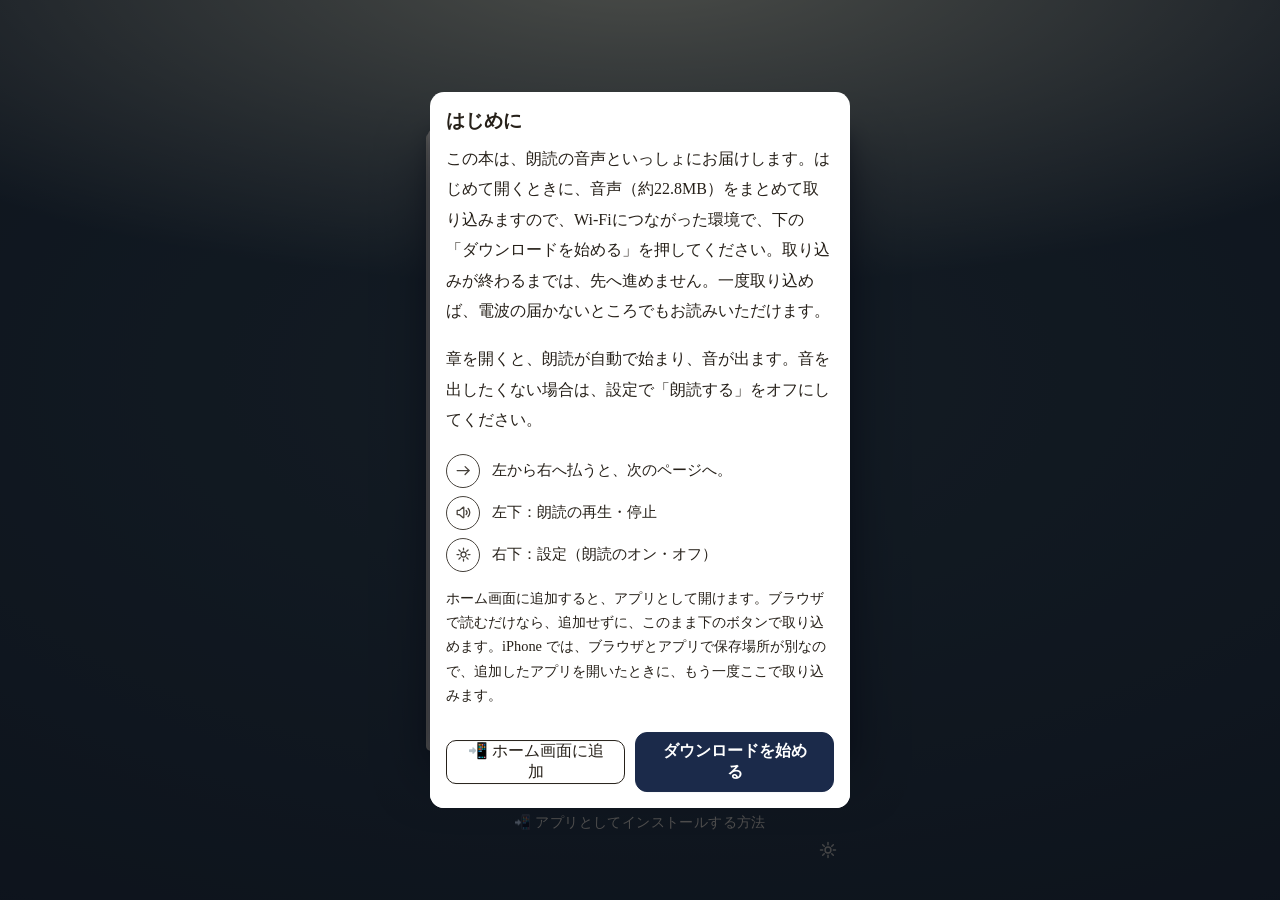
==== commit ac3a921a: "order-0018 v1.13.109（エンジン 1.1.106：扉の組み方と帯絵のダイナミック化、BGMタイトルコール開始）" ====
--- a/d/8d1a644d7abf4cad14bed4da570ea56f/index.html
+++ b/d/8d1a644d7abf4cad14bed4da570ea56f/index.html
@@ -17,8 +17,8 @@
     <link rel="icon" type="image/png" href="icons/icon-192.png" />
     <link rel="apple-touch-icon" href="icons/apple-touch-icon.png" />
     <title>野良のAIは、嘘の味が好き — nami × 双海</title>
-    <script type="module" crossorigin src="./assets/index-BlB-ccyD.js"></script>
-    <link rel="stylesheet" crossorigin href="./assets/index-DC0xwn_A.css">
+    <script type="module" crossorigin src="./assets/index-BE6Kau7b.js"></script>
+    <link rel="stylesheet" crossorigin href="./assets/index-jeJglOje.css">
   <link rel="manifest" href="./manifest.webmanifest"></head>
   <body>
     
--- a/d/8d1a644d7abf4cad14bed4da570ea56f/assets/index-jeJglOje.css
+++ b/d/8d1a644d7abf4cad14bed4da570ea56f/assets/index-jeJglOje.css
@@ -0,0 +1 @@
+:root{--top-gap:24px;--safe-top:calc(env(safe-area-inset-top) + var(--top-gap));--band-lift:10px;--folio-strip:30px;--band-body-w:.35;--frame-mt:max(14px, calc(env(safe-area-inset-top) + 8px));--frame-mb:max(18px, calc(env(safe-area-inset-bottom) + 8px));--frame-ml:max(14px, calc(env(safe-area-inset-left) + 2px));--frame-mr:max(14px, calc(env(safe-area-inset-right) + 2px));--font-scale:1;--lightningcss-light: ;--lightningcss-dark:initial;color-scheme:dark only;--bg:#17130e;--surface:#fdfaf0;--text:#262019;--muted:#6a6252;--border:#d8cfb4;--primary:#1b2a4a;--primary-text:#fff;--debug:#d29922;--debug-text:#1f2328;--ui-on:#7a7466;--ui-on-text:#f7f2e7;--ui-on-press:#6b6455;--ui-off:#e6dcc4;--ui-soft:#f4efe3;--ui-seg-text:#7d7262;--ui-shadow:#3c321e2e;--ui-line:#d6ccb4;--ui-press:#7a74661a;--navy:#1b2a4a;--navy2:#24365e;--gold:#c9b87a;--paper:#fdfaf0;--paper-hi:#fffdf6;--paper-lo:#f7f0da;--ink:#262019;--ink-strong:#1b2a4a;--ink-soft:#6a6252;--ink-accent:#8a6d2f;--folio:#9a8a64;--head-note:#8d7c55;--sep:#a08c5a;--narr-sub:#8a7c5f;--colophon:#7d7260;--toc-ink:#2e2a24;--rt:#555;--tex-rgb:120, 100, 60;--gutter-rgb:101, 84, 52;--edge-a:#e7dec6;--edge-b:#d9cfb0;--edge-1:#eae1c9;--edge-2:#f3edda;--edge-3:#e0d5b8;--hl-bg:#a3823e21;--hl-ink:#17130c;--icon-line:#9280544d;--icon-ink:#927c4e9e;--icon-shadow:#5a4a281a;--icon-inset:#ffffff40;--icon-press:#7864371a;--hairline:#65543424;--focus-ring:#8a6d2f99;--row-press:#a3823e14;--toc-press:#a0803c1f;--hint-ink:#7a6a4a8c;--panel:#fff;--panel-link:#1b2a4a;--seg-on:#fff;--err-bg:#fdf0f0;--err-line:#e8bcbc;--err-ink:#a33;--err-btn-bg:#fff;--err-btn-line:#d99;--hint-pill-bg:#f7f2e7f0;--hint-pill-ink:#1e2d52;--hint-pill-line:#1e2d5233;--desk:#17130e;--desk2:#2a2115;--indigo:#0a1220;--indigo2:#1e2d52;--desk-text:#c9bda0;--theme:#1e2d52;--cover-title:#f7f2e7;--cover-author:#f7f2e7;--serif:"Book Serif", "Hiragino Mincho ProN", "Hiragino Mincho Pro", "Yu Mincho", "YuMincho", "Noto Serif JP", "MS PMincho", serif}[data-paper-scheme=dark]{--paper-hi:#171e28;--paper:#12181f;--paper-lo:#0c1117;--ink:#e9e3d3;--ink-strong:#ece7da;--ink-soft:#a79f8f;--ink-accent:#b3a06a;--folio:#7d8698;--head-note:#8b96a6;--sep:#77808e;--narr-sub:#98a0ac;--colophon:#9c968a;--toc-ink:#e9e3d3;--rt:#9aa1ab;--tex-rgb:190, 200, 215;--gutter-rgb:0, 0, 0;--edge-a:#1d242f;--edge-b:#131920;--edge-1:#202833;--edge-2:#262f3c;--edge-3:#171e27;--hl-bg:#c9b87a33;--hl-ink:#f7f2e7;--icon-line:#cdd4e04d;--icon-ink:#d6dbe5a8;--icon-shadow:#00000040;--icon-inset:#ffffff1f;--icon-press:#ffffff14;--hairline:#e9e3d324;--focus-ring:#c9b87aa6;--row-press:#e9e3d30f;--toc-press:#e9e3d31a;--hint-ink:#c6ccd673;--panel:#141a21;--panel-link:#9db4dd;--seg-on:#232b36;--err-bg:#2a1518;--err-line:#6e3438;--err-ink:#f0b9bc;--err-btn-bg:#1d1113;--err-btn-line:#8a4a4e;--hint-pill-bg:#0d1219f0;--hint-pill-ink:#e9e3d3;--hint-pill-line:#e9e3d340;--surface:#171e28;--text:#e9e3d3;--muted:#a39c8d;--border:#39424f;--ui-soft:#1d242e;--ui-seg-text:#a9b0bc;--ui-shadow:#00000073;--ui-line:#39424f;--ui-press:#e9e3d314;--ui-off:#2a323e}*{box-sizing:border-box;-webkit-tap-highlight-color:transparent}[hidden]{display:none!important}html{touch-action:manipulation;overscroll-behavior:none;height:100%}body{background:var(--desk);color:var(--ink);font-family:var(--serif);-webkit-text-size-adjust:100%;overscroll-behavior:none;width:100%;height:100%;margin:0;padding:0;position:fixed;inset:0;overflow:hidden}.muted{color:var(--muted)}.version{text-align:center;color:var(--desk-text);font-size:.8rem}.load-error{color:#fff;text-align:center;padding:20px}button{font:inherit;color:inherit;border:1px solid var(--border);background:var(--surface);cursor:pointer;border-radius:12px;min-width:44px;min-height:44px;margin:0;padding:8px 20px}button.primary{background:var(--primary);border-color:var(--primary);color:var(--primary-text);font-weight:700}button.link{color:var(--gold);background:0 0;border:0;margin:12px auto 0;text-decoration:underline;display:block}.banner{left:16px;right:16px;bottom:max(16px, env(safe-area-inset-bottom));background:var(--surface);max-width:448px;color:var(--text);border:1px solid var(--border);z-index:60;pointer-events:auto;touch-action:manipulation;border-radius:14px;justify-content:space-between;align-items:center;gap:12px;margin:0 auto;padding:8px 8px 8px 16px;display:flex;position:fixed;box-shadow:0 6px 20px #0003}.banner__actions{flex-shrink:0;gap:8px;display:flex}@media (width<=480px){.banner{flex-direction:column;align-items:stretch;gap:8px;padding:12px 12px 12px 16px}.banner__actions{justify-content:flex-end}}.boot-error small,#cache-banner-note{color:var(--muted);display:block}.install-dialog{overscroll-behavior:contain;background:var(--panel);width:min(448px,100vw - 32px);max-height:calc(100dvh - 32px);color:var(--text);border:none;border-radius:14px;padding:16px;overflow-y:auto}.install-dialog::backdrop{background:#0a102099}.install-dialog h2{margin:0 0 4px;font-size:1.1rem}.install-dialog details{border:1px solid var(--border);border-radius:12px;margin:8px 0;padding:4px 12px}.install-dialog summary{cursor:pointer;align-items:center;min-height:44px;font-weight:700;display:flex}.install-dialog ol{margin:0 0 8px;padding-left:1.4em}.install-dialog button.primary{width:100%;margin:8px 0 0;display:block}.debug-panel{left:max(8px, env(safe-area-inset-left));top:calc(var(--safe-top) + 4px);z-index:40;pointer-events:none;background:var(--surface);border:2px solid var(--debug);border-radius:10px;flex-wrap:wrap;align-items:center;gap:6px;padding:4px 6px;display:flex;position:fixed}.debug-panel__title{color:var(--debug);letter-spacing:.08em;font-size:.7rem;font-weight:700}.debug-panel__button{pointer-events:auto;background:var(--debug);border-color:var(--debug);min-width:44px;min-height:44px;color:var(--debug-text);padding:0 8px}.debug-panel__info{white-space:pre-line;font-variant-numeric:tabular-nums;color:var(--debug);flex:0 0 100%;font-size:.68rem;line-height:1.55}@media (prefers-reduced-motion:reduce){*{transition:none!important;animation:none!important}}.btn{color:#1b2a4a;background:#fff;border:1px solid #8a94a8;border-radius:999px;padding:.55em 1.1em;font-size:.95rem;line-height:1}.btn:active{transform:scale(.98)}.btn-primary{background:var(--navy);color:#fff;border-color:var(--navy)}.btn-ghost{color:#e8e2d0;background:0 0;border-color:#e8e2d0}.btn-small{padding:.4em .85em;font-size:.85rem}.btn-play{border-radius:999px;min-width:9em;padding:.7em 1.4em;font-size:1.05rem}.view-cover{--book-w:min(88vw, 420px, calc(67.55dvh - 174px));--cover-pb:max(28px, calc(env(safe-area-inset-bottom) + 16px));touch-action:pan-y;height:var(--app-h,100dvh);padding:0 max(16px, env(safe-area-inset-right)) var(--cover-pb) max(16px, env(safe-area-inset-left));background-color:var(--indigo);background-image:radial-gradient(ellipse 120% 58% at 50% -4%, color-mix(in srgb, var(--theme) 40%, #ffedb8 60%), transparent 62%), radial-gradient(ellipse 150% 110% at 50% 42%, color-mix(in srgb, var(--theme) 68%, #000 32%) 0%, color-mix(in srgb, var(--theme) 30%, #000 70%) 80%), radial-gradient(ellipse 125% 100% at 50% 46%, transparent 56%, #0000007a 100%);flex-direction:column;align-items:center;display:flex;position:relative}.cover-gap{flex:1 1 0}.cover-gap-top{min-height:max(20px, var(--safe-top))}.cover-below{flex:1 1 0;align-self:stretch;position:relative}.cover-foot{width:var(--book-w);pointer-events:none;flex-direction:column;padding-top:13px;display:flex;position:absolute;bottom:0;left:50%;transform:translate(-50%)}.cover-tap{text-align:inherit;cursor:pointer;background:0 0;border:none;padding:0;line-height:1.5}.cover-tap:active .book-cover{transform:scale(.995)}.book-cover{width:var(--book-w);aspect-ratio:127/188;background:#10182b;display:block;position:relative;overflow:hidden;container-type:inline-size}body.bound-right .book-cover{box-shadow:0 26px 52px #0000009e, 0 8px 18px #00000073, inset 0 0 0 1px #ffffff12, -3px 3px 0 -1px var(--edge-a), -6px 6px 0 -2px var(--edge-b);border-radius:7px 2px 2px 7px}body.bound-left .book-cover{box-shadow:0 26px 52px #0000009e, 0 8px 18px #00000073, inset 0 0 0 1px #ffffff12, 3px 3px 0 -1px var(--edge-a), 6px 6px 0 -2px var(--edge-b);border-radius:2px 7px 7px 2px}.book-cover:before{content:"";z-index:2;width:13px;position:absolute;top:0;bottom:0}body.bound-right .book-cover:before{background:linear-gradient(270deg,#0009,#ffffff1f 45%,#0006);right:0}body.bound-left .book-cover:before{background:linear-gradient(90deg,#0009,#ffffff1f 45%,#0006);left:0}.book-cover:after{content:"";z-index:2;pointer-events:none;background:linear-gradient(105deg,#0000 55%,#ffffff0f);position:absolute;inset:0}.cover-img{object-fit:cover;width:100%;height:100%;display:block}.cover-logo{z-index:3;width:7.1%;height:auto;display:block;position:absolute;top:4.3%}body.bound-right .cover-logo{left:5.8%}body.bound-left .cover-logo{right:5.8%}.cover-vtitle{z-index:3;letter-spacing:.14em;color:var(--cover-title);white-space:nowrap;font-size:8.4cqw;font-weight:700;line-height:1.5;position:absolute;top:12%}body.dir-vertical .cover-vtitle{writing-mode:vertical-rl;-webkit-writing-mode:vertical-rl}body.bound-right .cover-vtitle{right:14%}body.bound-left .cover-vtitle{left:14%}.cover-author{z-index:3;letter-spacing:.5em;color:var(--cover-author);white-space:nowrap;margin-right:-.5em;font-size:3.6cqw;position:absolute;bottom:4.2%;left:50%;transform:translate(-50%)}.cover-vtitle .vt-line,.title-name .vt-line{display:block}.cover-vtitle .vt-sub,.title-name .vt-sub{font-size:.42em}html,body{touch-action:pan-x pan-y}.view-gate{height:var(--app-h,100dvh);background:radial-gradient(ellipse at 50% 30%, var(--desk2), var(--desk) 75%);cursor:pointer;padding:var(--frame-mt) var(--frame-mr) var(--frame-mb) var(--frame-ml);touch-action:pan-y;justify-content:center;align-items:stretch;display:flex}.view-gate.gate-dragging,.view-gate.gate-dragging .gate-sheet{-webkit-user-select:none;user-select:none}.gate-sheet{background:linear-gradient(160deg, var(--paper-hi), var(--paper) 55%, var(--paper-lo));flex:1;min-width:0;position:relative;overflow:hidden}body.bound-right .gate-sheet{box-shadow:0 16px 40px #0000008c, -3px 3px 0 -1px var(--edge-a), -6px 6px 0 -2px var(--edge-b);border-radius:6px 2px 2px 6px}body.bound-left .gate-sheet{box-shadow:0 16px 40px #0000008c, 3px 3px 0 -1px var(--edge-a), 6px 6px 0 -2px var(--edge-b);border-radius:2px 6px 6px 2px}.gate-sheet:after{content:"";pointer-events:none;width:36px;position:absolute;top:0;bottom:0}body.bound-right .gate-sheet:after{background:linear-gradient(to left, rgba(var(--gutter-rgb), .26), rgba(var(--gutter-rgb), .08) 55%, transparent);right:0}body.bound-left .gate-sheet:after{background:linear-gradient(to right, rgba(var(--gutter-rgb), .26), rgba(var(--gutter-rgb), .08) 55%, transparent);left:0}.gate-text{position:absolute;top:11%;bottom:16%;left:50%;transform:translate(-50%)}body.dir-vertical .gate-text{writing-mode:vertical-rl;-webkit-writing-mode:vertical-rl}.gate-num{letter-spacing:.32em;color:var(--ink-accent);margin:0;padding-top:.15em;font-size:.98rem}.gate-num:empty{display:none}.gate-title{letter-spacing:.1em;color:var(--ink-strong);margin:0 1.1em;font-size:2rem;font-weight:600}body.dir-vertical .gate-num{position:absolute;top:0;left:100%}.gate-narrator{color:var(--ink-soft);letter-spacing:.12em;margin-inline-start:1.4em;font-size:.98rem;font-weight:400}.gate-narrator:empty{display:none}.gate-work{letter-spacing:.22em;color:var(--ink-soft);margin:0 0 .8em;font-size:.98rem}.gate-work:empty{display:none}body.dir-vertical .gate-work{white-space:nowrap;margin:0 0 0 2.6em;position:absolute;top:0;left:100%}.view-title{height:var(--app-h,100dvh);background:radial-gradient(ellipse at 50% 30%, var(--desk2), var(--desk) 75%);cursor:pointer;padding:var(--frame-mt) var(--frame-mr) var(--frame-mb) var(--frame-ml);touch-action:pan-y;justify-content:center;align-items:stretch;display:flex}.view-title.title-dragging,.view-title.title-dragging .title-sheet{-webkit-user-select:none;user-select:none}.title-sheet{box-sizing:border-box;background:linear-gradient(160deg, var(--paper-hi), var(--paper) 55%, var(--paper-lo));flex:1;justify-content:center;align-items:center;min-width:0;padding:8% 0 14%;display:flex;position:relative;overflow:hidden}body.bound-right .title-sheet{box-shadow:0 16px 40px #0000008c, -3px 3px 0 -1px var(--edge-a), -6px 6px 0 -2px var(--edge-b);border-radius:6px 2px 2px 6px}body.bound-left .title-sheet{box-shadow:0 16px 40px #0000008c, 3px 3px 0 -1px var(--edge-a), 6px 6px 0 -2px var(--edge-b);border-radius:2px 6px 6px 2px}.title-sheet:after{content:"";pointer-events:none;width:36px;position:absolute;top:0;bottom:0}body.bound-right .title-sheet:after{background:linear-gradient(to left, rgba(var(--gutter-rgb), .26), rgba(var(--gutter-rgb), .08) 55%, transparent);right:0}body.bound-left .title-sheet:after{background:linear-gradient(to right, rgba(var(--gutter-rgb), .26), rgba(var(--gutter-rgb), .08) 55%, transparent);left:0}.title-text{max-height:100%;position:relative;transform:translateY(-4%)}body.dir-vertical .title-text{writing-mode:vertical-rl;-webkit-writing-mode:vertical-rl}.title-name{letter-spacing:.12em;color:var(--ink-strong);margin:0;font-size:2.1rem;font-weight:600}.title-author{letter-spacing:.2em;color:var(--ink-soft);text-align:end;margin:0;font-size:1rem;font-weight:400}body.dir-vertical .title-author{position:absolute;bottom:0;right:100%}body.dir-vertical .title-text:has(.vt-sub) .title-author{right:calc(100% + 1.6rem)}body.dir-horizontal .title-text{text-align:center}body.dir-horizontal .title-author{text-align:center;margin-top:1.4em}.view-work{height:var(--app-h,100dvh);background:radial-gradient(ellipse at 50% 30%, var(--desk2), var(--desk) 75%);cursor:pointer;padding:var(--frame-mt) var(--frame-mr) var(--frame-mb) var(--frame-ml);touch-action:pan-y;justify-content:center;align-items:stretch;display:flex}.view-work.work-dragging,.view-work.work-dragging .work-sheet{-webkit-user-select:none;user-select:none}.work-sheet{box-sizing:border-box;background:linear-gradient(160deg, var(--paper-hi), var(--paper) 55%, var(--paper-lo));flex:1;justify-content:center;align-items:center;min-width:0;padding:8% 0 14%;display:flex;position:relative;overflow:hidden}body.bound-right .work-sheet{box-shadow:0 16px 40px #0000008c, -3px 3px 0 -1px var(--edge-a), -6px 6px 0 -2px var(--edge-b);border-radius:6px 2px 2px 6px}body.bound-left .work-sheet{box-shadow:0 16px 40px #0000008c, 3px 3px 0 -1px var(--edge-a), 6px 6px 0 -2px var(--edge-b);border-radius:2px 6px 6px 2px}.work-sheet:after{content:"";pointer-events:none;width:36px;position:absolute;top:0;bottom:0}body.bound-right .work-sheet:after{background:linear-gradient(to left, rgba(var(--gutter-rgb), .26), rgba(var(--gutter-rgb), .08) 55%, transparent);right:0}body.bound-left .work-sheet:after{background:linear-gradient(to right, rgba(var(--gutter-rgb), .26), rgba(var(--gutter-rgb), .08) 55%, transparent);left:0}.work-text{max-height:100%;position:relative;transform:translateY(-4%)}body.dir-vertical .work-text{writing-mode:vertical-rl;-webkit-writing-mode:vertical-rl}.work-title{letter-spacing:.12em;color:var(--ink-strong);margin:0;font-size:2.1rem;font-weight:600}.work-num{letter-spacing:.32em;color:var(--ink-accent);margin:0;font-size:1rem}.work-num:empty{display:none}body.dir-vertical .work-num{margin-left:2.2em;position:absolute;top:0;left:100%}body.dir-horizontal .work-text{text-align:center}body.dir-horizontal .work-num{margin-bottom:1.2em}.work-main{flex-direction:column;justify-content:center;align-items:center;gap:2rem;min-height:0;max-height:100%;display:flex}.work-image{aspect-ratio:1;object-fit:cover;border-radius:3px;width:min(58dvw,30dvh,300px);height:auto;box-shadow:0 12px 30px #00000061}.work-image[hidden]{display:none}.work-subtitle{letter-spacing:.2em;color:var(--ink-soft);margin:0;font-size:1.02rem}.work-subtitle:empty{display:none}body.dir-vertical .work-subtitle{margin-block-start:1.5em}body.dir-horizontal .work-subtitle{margin-top:1.1em}.view-reader{height:var(--app-h,100dvh);background:radial-gradient(ellipse at 50% 20%, var(--desk2), var(--desk) 78%);flex-direction:column;display:flex;position:relative}.toggle-label{white-space:nowrap;align-items:center;gap:4px;min-height:44px;font-size:.85rem;display:flex}.page-head{z-index:2;pointer-events:none;justify-content:center;align-items:baseline;gap:1em;display:flex;position:absolute;top:7px;left:44px;right:44px}.page-head-title{letter-spacing:.14em;color:var(--head-note);white-space:nowrap;text-overflow:ellipsis;font-size:.72rem;overflow:hidden}.read-progress{left:env(safe-area-inset-left);right:env(safe-area-inset-right);bottom:max(4px, env(safe-area-inset-bottom));z-index:9;background:#c9b87a2e;height:3px;display:flex;position:absolute}body.dir-vertical .read-progress{justify-content:flex-end}body.dir-horizontal .read-progress{justify-content:flex-start}.read-progress span{background:var(--gold);width:0;height:100%;transition:width .3s;display:block}.page-wrap{min-height:0;margin:var(--frame-mt) var(--frame-mr) var(--frame-mb) var(--frame-ml);--folio-band:44px;touch-action:pan-y;flex:1;position:relative}.page{background-image:repeating-linear-gradient(0deg, rgba(var(--tex-rgb), .014) 0 3px, transparent 3px 6px), linear-gradient(155deg, var(--paper-hi), var(--paper) 55%, var(--paper-lo));position:absolute;inset:0;overflow:hidden;container-type:inline-size}.page:before{content:"";background-image:var(--chapter-bg-bottom,none);pointer-events:none;background-position:bottom;background-repeat:no-repeat;background-size:100%;position:absolute;inset:0}body.bg-off .page:before{display:none}body.bound-right .page{box-shadow:0 12px 28px #00000080, -2px 2px 0 0 var(--edge-1), -4px 4px 0 0 var(--edge-2), -6px 6px 0 0 var(--edge-3);border-radius:6px 2px 2px 6px}body.bound-left .page{box-shadow:0 12px 28px #00000080, 2px 2px 0 0 var(--edge-1), 4px 4px 0 0 var(--edge-2), 6px 6px 0 0 var(--edge-3);border-radius:2px 6px 6px 2px}.page:after{content:"";z-index:1;pointer-events:none;width:38px;position:absolute;top:0;bottom:0}body.bound-right .page:after{background:linear-gradient(to left, rgba(var(--gutter-rgb), .3), rgba(var(--gutter-rgb), .1) 55%, transparent);right:0}body.bound-left .page:after{background:linear-gradient(to right, rgba(var(--gutter-rgb), .3), rgba(var(--gutter-rgb), .1) 55%, transparent);left:0}.page-anim{top:0;left:0;right:0;bottom:var(--folio-band,44px);z-index:0;pointer-events:none;position:absolute;overflow:hidden}body.bg-off .page-anim{display:none}@media (prefers-reduced-motion:reduce){.page-anim{display:none}}.anim-rain{width:2px;height:38px;animation:animRain var(--d,3.2s) linear var(--dl,0s) infinite;background:linear-gradient(#6b5a3300,#6b5a334d,#6b5a3300);border-radius:2px;position:absolute;top:-56px}.anim-rain.dim{animation-name:animRainDim}@keyframes animRain{0%{opacity:0;transform:translateY(-12px)rotate(14deg)}10%{opacity:.42}86%{opacity:.42}to{opacity:0;transform:translate(-6dvh,114dvh)rotate(14deg)}}@keyframes animRainDim{0%{opacity:0;transform:translateY(-12px)rotate(14deg)}10%{opacity:.17}86%{opacity:.17}to{opacity:0;transform:translate(-6dvh,114dvh)rotate(14deg)}}.anim-rain.top{animation-name:animRainTop}@keyframes animRainTop{0%{opacity:0;transform:translateY(-12px)rotate(14deg)}12%{opacity:.3}78%{opacity:.3}to{opacity:0;transform:translate(-2.2dvh,34dvh)rotate(14deg)}}.anim-mote{width:4px;height:4px;animation:animMote var(--d,16s) ease-in-out var(--dl,0s) infinite alternate;background:#967c4261;border-radius:50%;position:absolute}@keyframes animMote{0%{opacity:.1;transform:translate(0)}to{transform:translate(var(--dx,6px), var(--dy,-10px));opacity:.28}}.anim-glint{width:5px;height:5px;animation:animGlint var(--d,8s) ease-in-out var(--dl,0s) infinite;background:#beaa696b;border-radius:50%;position:absolute}@keyframes animGlint{0%,to{opacity:.04;transform:scale(.7)}50%{opacity:.3;transform:scale(1.1)}}.anim-glow{animation:animGlow var(--d,14s) ease-in-out var(--dl,0s) infinite alternate;background:radial-gradient(#dec47838,#dec47800 68%);border-radius:50%;position:absolute}.anim-glow.sunset{background:radial-gradient(#e2a45c45,#e2a45c00 68%)}@keyframes animGlow{0%{opacity:.3;transform:scale(1)}to{opacity:.5;transform:scale(1.05)}}.anim-sway{transform-origin:50% 0;background:#fffdf62e;border:1.5px solid #6b5a3333;border-radius:2px;width:15px;height:19px;animation:10s ease-in-out infinite alternate animSway;position:absolute}@keyframes animSway{0%{transform:rotate(-1.1deg)}to{transform:rotate(.8deg)}}.anim-band{background:linear-gradient(100deg,#c9b87a00 22%,#c9b87a14 48%,#c9b87a21 55%,#c9b87a00 80%);width:136%;height:36%;animation:17s ease-in-out infinite alternate animBand;position:absolute;left:-18%}@keyframes animBand{0%{opacity:.5;transform:rotate(-7deg)translate(-8px)}to{opacity:.72;transform:rotate(-7deg)translate(9px)}}.anim-cloud{height:9%;animation:animCloud var(--d,46s) ease-in-out var(--dl,0s) infinite alternate;background:radial-gradient(#fffef894,#fffef800 70%);border-radius:50%;position:absolute}@keyframes animCloud{0%{transform:translate(-10px)}to{transform:translate(20px)}}body.font-large{--font-scale:1.2}.page-content{z-index:0;inset:0 0 15%;bottom:max(15%, calc(var(--band-body-w) * 100cqw));font-size:calc(1.12rem * var(--font-scale));letter-spacing:.04em;color:var(--ink);line-height:2.1;position:absolute;overflow:hidden}body.dir-vertical .page-content{writing-mode:vertical-rl;-webkit-writing-mode:vertical-rl}body.dir-horizontal .page-content{writing-mode:horizontal-tb;-webkit-writing-mode:horizontal-tb}body.bound-right .page-content{padding:46px 42px 10px 30px}body.bound-left .page-content{padding:46px 30px 10px 42px}body.dir-vertical .page-content p{text-indent:1em;margin:0 0 0 1.4em}body.dir-horizontal .page-content p{text-indent:1em;margin:0 0 1em}.page-content p.cont,body.dir-vertical .page-content p.lead,body.dir-horizontal .page-content p.lead{text-indent:0}.page-content p.sep{text-align:center;text-indent:0;color:var(--sep)}.page-content ruby rt{color:var(--rt);font-size:.52em}@media (width>=700px){.page-content{font-size:calc(1.18rem * var(--font-scale))}}.page-content.measurer{visibility:hidden;pointer-events:none;z-index:-1;position:fixed;top:0;left:0;transform:translate(-110%)}body.bg-off .page-content{bottom:var(--folio-strip)}@media (orientation:landscape) and (height<=500px){:root{--frame-mt:max(6px, calc(env(safe-area-inset-top) + 4px));--frame-mb:max(8px, calc(env(safe-area-inset-bottom) + 4px));--frame-ml:max(8px, calc(env(safe-area-inset-left) + 2px));--frame-mr:max(8px, calc(env(safe-area-inset-right) + 2px))}.page-content{bottom:var(--folio-strip)}body.bound-right .page-content,body.bound-left .page-content{padding-top:32px}}body.bound-right .page.turn-next{animation:.18s ease-out turnFromLeft}body.bound-right .page.turn-prev,body.bound-left .page.turn-next{animation:.18s ease-out turnFromRight}body.bound-left .page.turn-prev{animation:.18s ease-out turnFromLeft}@keyframes turnFromLeft{0%{opacity:.35;transform:translate(-16px)}}@keyframes turnFromRight{0%{opacity:.35;transform:translate(16px)}}.page-footer{left:0;right:0;bottom:var(--band-lift);height:var(--folio-band,44px);z-index:2;pointer-events:none;justify-content:space-between;align-items:center;padding:0 12px;display:flex;position:absolute}.page>.folio{height:var(--folio-strip);z-index:2;pointer-events:none;writing-mode:horizontal-tb;justify-content:center;align-items:center;display:flex;position:absolute;bottom:0;left:0;right:0}.page-footer .btn{pointer-events:auto}body.bound-left .page-footer{flex-direction:row-reverse}.folio{letter-spacing:.32em;color:var(--folio);text-shadow:0 0 3px var(--paper), 0 0 3px var(--paper), 0 0 6px var(--paper-hi);font-size:.78rem;font-weight:600}.page-icon-btn{pointer-events:auto;cursor:pointer;border:1px solid var(--icon-line);width:44px;min-width:44px;height:44px;color:var(--icon-ink);box-shadow:0 1px 2px var(--icon-shadow), inset 0 0 0 1px var(--icon-inset);background:0 0;border-radius:999px;justify-content:center;align-items:center;padding:0;display:inline-flex}.page-icon-btn svg{width:19px;height:19px;display:block}.page-icon-btn:active{background:var(--icon-press);transform:scale(.96)}.sheet-footer{left:0;right:0;bottom:var(--band-lift);height:var(--folio-band,44px);z-index:2;pointer-events:none;writing-mode:horizontal-tb;position:absolute}.sheet-footer .page-icon-btn{pointer-events:auto;position:absolute;bottom:0}#gatePlayBtn,#tocPlayBtn,#endPlayBtn,#titlePlayBtn,#workPlayBtn,#endrollPlayBtn{left:12px}#gateMenuBtn,#tocMenuBtn,#endMenuBtn,#titleMenuBtn,#workMenuBtn,#endrollMenuBtn{right:12px}body.bound-left #gatePlayBtn,body.bound-left #tocPlayBtn,body.bound-left #endPlayBtn,body.bound-left #titlePlayBtn,body.bound-left #workPlayBtn,body.bound-left #endrollPlayBtn{left:auto;right:12px}body.bound-left #gateMenuBtn,body.bound-left #tocMenuBtn,body.bound-left #endMenuBtn,body.bound-left #titleMenuBtn,body.bound-left #workMenuBtn,body.bound-left #endrollMenuBtn{left:12px;right:auto}.page-footer .page-icon-btn{position:absolute;bottom:0}#playPauseBtn{left:12px}#menuBtn{right:12px}body.bound-left #playPauseBtn{left:auto;right:12px}body.bound-left #menuBtn{left:12px;right:auto}.page.dragging{-webkit-user-select:none;user-select:none;transition:none!important}.page.dragging .page-content{-webkit-user-select:none;user-select:none}body.dir-vertical .page-content p.story-end,body.dir-horizontal .page-content p.story-end{text-indent:0;text-align:center;letter-spacing:.35em;color:var(--ink-soft);font-size:.92em}.unit.now{background:var(--hl-bg);color:var(--hl-ink);border-radius:3px}body.hl-off .unit.now{color:inherit;background:0 0}.seg-tag{display:none}body.debug-on .unit.seg-a{background:#588cd624;border-radius:3px}body.debug-on .unit.seg-b{background:#e89e4a29;border-radius:3px}body.debug-on:not(.hl-off) .unit.now{background:var(--hl-bg);color:var(--hl-ink)}body.debug-on .unit.seg-first{position:relative}body.debug-on .seg-tag{z-index:3;color:#fff;letter-spacing:.04em;white-space:nowrap;pointer-events:none;writing-mode:horizontal-tb;background:#37415c;border-radius:999px;padding:2px 6px;font-family:sans-serif;font-size:10px;font-weight:700;line-height:1.25;display:block;position:absolute;inset-block-start:-.3em;inset-inline-start:-.95em}.end-page{z-index:11;touch-action:pan-y;background-image:repeating-linear-gradient(0deg, rgba(var(--tex-rgb), .014) 0 3px, transparent 3px 6px), linear-gradient(155deg, var(--paper-hi), var(--paper) 55%, var(--paper-lo));position:absolute;inset:0}.end-foot{padding:0 30px calc(var(--band-lift) + var(--folio-band,44px) + 8px);flex-direction:column;align-items:center;gap:14px;display:flex;position:absolute;bottom:0;left:0;right:0}.end-colophon{letter-spacing:.06em;color:var(--colophon);text-align:center;margin:0;font-size:.72rem;line-height:1.9}.end-logo{width:128px;height:auto}.endroll-page{z-index:11;touch-action:pan-y pinch-zoom;writing-mode:horizontal-tb;background-image:repeating-linear-gradient(0deg, rgba(var(--tex-rgb), .014) 0 3px, transparent 3px 6px), linear-gradient(155deg, var(--paper-hi), var(--paper) 55%, var(--paper-lo));position:absolute;inset:0}.endroll-inner{box-sizing:border-box;padding:30px 30px calc(var(--band-lift) + var(--folio-band,44px) + 10px);flex-direction:column;align-items:center;gap:11px;display:flex;position:absolute;inset:0}.endroll-label{letter-spacing:.5em;text-indent:.5em;color:var(--colophon);margin:0;font-size:.72rem}.endroll-jacket{-webkit-user-drag:none;-webkit-user-select:none;user-select:none;border-radius:2px;width:min(100%,330px);height:auto;box-shadow:0 12px 28px #2b24144d,0 2px 6px #2b241433}.endroll-lyrics{text-align:center;scrollbar-width:none;touch-action:none;flex:auto;width:100%;max-width:330px;min-height:0;padding:50px 2px 4px;overflow-y:auto;-webkit-mask-image:linear-gradient(#0000,#000 44px calc(100% - 44px),#0000);mask-image:linear-gradient(#0000,#000 44px calc(100% - 44px),#0000)}.endroll-lyrics::-webkit-scrollbar{display:none}.endroll-line,.endroll-note{letter-spacing:.05em;color:var(--colophon);opacity:.38;-webkit-user-select:none;user-select:none;-webkit-touch-callout:none;margin:0;padding:6px 0;font-size:.92rem;line-height:1.7;transition:opacity .3s,color .3s}.endroll-line.active,.endroll-note.active{color:var(--ink);opacity:1;font-weight:600}.endroll-note{font-size:1.05rem}.audio-error{left:12px;right:12px;bottom:calc(var(--folio-band,44px) + 8px);z-index:6;color:var(--err-ink);background:var(--err-bg);border:1px solid var(--err-line);text-align:center;border-radius:8px;margin:0;padding:8px 10px;font-size:.85rem;position:absolute}.audio-retry-btn{min-height:44px;font:inherit;color:var(--err-ink);background:var(--err-btn-bg);border:1px solid var(--err-btn-line);cursor:pointer;border-radius:999px;margin:6px auto 0;padding:6px 22px;display:block}.modal{z-index:20;position:fixed;inset:0}.modal-backdrop{background:#0a102099;position:absolute;inset:0}.modal-panel{overscroll-behavior:contain;background:var(--panel);width:min(92vw,480px);max-height:82dvh;color:var(--text);border-radius:14px;padding:16px;position:absolute;top:50%;left:50%;overflow:auto;transform:translate(-50%,-50%)}.modal-head{justify-content:space-between;align-items:center;display:flex}.modal-head h3{margin:0}.dl-notice-panel{width:min(92vw,420px)}.dl-notice-body{margin:10px 0 18px;line-height:1.9}.dl-notice-guide{gap:8px;margin:0 0 14px;padding:0;font-size:.95rem;list-style:none;display:grid}.dl-notice-guide li{align-items:center;gap:12px;line-height:1.5;display:flex}.dl-guide-icon{opacity:.85;border:1px solid;border-radius:50%;flex:none;justify-content:center;align-items:center;width:34px;height:34px;display:inline-flex}.dl-guide-icon svg{width:19px;height:19px}.dl-notice-install{margin:0 0 14px}.dl-notice-install-text{margin:0 0 10px;font-size:.9rem;line-height:1.7}.dl-install-open{min-height:44px;color:inherit;font:inherit;cursor:pointer;background:0 0;border:1px solid;border-radius:10px;padding:0 14px}.dl-notice-foot{background:var(--panel);margin:0 -16px -16px;padding:10px 16px 16px;position:sticky;bottom:-16px}.dl-notice-progress{margin:0 0 10px}.dl-progress-bar{background:#c9b87a2e;border-radius:4px;height:8px;overflow:hidden}.dl-progress-bar span{background:var(--gold);width:0;height:100%;transition:width .3s;display:block}.dl-progress-text{margin:8px 0 0;font-size:.9rem;line-height:1.6}.dl-notice-actions{justify-content:space-between;align-items:center;gap:10px;display:flex}.dl-notice-actions #dlNoticeClose{margin-left:auto}.dl-notice-actions button:disabled{opacity:.55;cursor:default}.view-toc{height:var(--app-h,100dvh);background:radial-gradient(ellipse at 50% 30%, var(--desk2), var(--desk) 75%);padding:var(--frame-mt) var(--frame-mr) var(--frame-mb) var(--frame-ml);touch-action:pan-y;justify-content:center;align-items:stretch;display:flex}.view-toc.toc-dragging,.view-toc.toc-dragging .toc-sheet{-webkit-user-select:none;user-select:none}.toc-sheet{background:linear-gradient(160deg, var(--paper-hi), var(--paper) 55%, var(--paper-lo));writing-mode:vertical-rl;-webkit-writing-mode:vertical-rl;min-width:0;padding:calc((100dvh - var(--frame-mt) - var(--frame-mb)) * .11 + .15em) 30px 34px;--toc-top:29px;--toc-item-h:232px;flex-direction:column;flex:1;justify-content:center;display:flex;position:relative;overflow:hidden}.toc-inner{min-width:0;height:100%}body.bound-right .toc-sheet{box-shadow:0 16px 40px #0000008c, -3px 3px 0 -1px var(--edge-a), -6px 6px 0 -2px var(--edge-b);border-radius:6px 2px 2px 6px}body.bound-left .toc-sheet{box-shadow:0 16px 40px #0000008c, 3px 3px 0 -1px var(--edge-a), 6px 6px 0 -2px var(--edge-b);border-radius:2px 6px 6px 2px}.toc-heading{letter-spacing:.35em;color:var(--ink-strong);box-sizing:border-box;flex-direction:row;justify-content:flex-start;height:100%;margin:0;padding-top:0;font-size:1.45rem;font-weight:600;display:flex}.toc-list{margin:0;margin-block-start:2.8em;padding:0;list-style:none}.toc-inner.no-head .toc-list{margin-block-start:0}.toc-list li{box-sizing:border-box;padding-top:var(--toc-top);flex-direction:row;justify-content:flex-start;align-items:flex-start;display:flex}.toc-list li+li{margin-block-start:2em}.toc-item{text-align:start;cursor:pointer;color:var(--toc-ink);font:inherit;height:var(--toc-item-h,auto);box-sizing:border-box;background:0 0;border:none;border-radius:8px;padding:10px 9px;position:relative}.toc-item .toc-num{color:var(--ink-accent);letter-spacing:.15em;font-size:.85rem}.toc-item .toc-title{margin-inline-start:.55em;font-size:1.08rem}.toc-item .toc-narr{color:var(--narr-sub);letter-spacing:.08em;margin-inline-start:.9em;font-size:.82rem}.toc-item:active{background:var(--toc-press)}.toc-list li.toc-work{padding:calc(var(--toc-top) + 10px) 9px 10px;cursor:pointer;border-radius:8px;display:block}.toc-list li.toc-work:active{background:var(--toc-press)}.toc-list.has-works li:not(.toc-work){padding-top:calc(var(--toc-top) + 2.2em)}.toc-list.has-works li.toc-work:not(:first-child){margin-block-start:4.2em}.toc-list li.toc-work+li{margin-block-start:1em}.toc-work .toc-work-num{color:var(--ink-accent);letter-spacing:.15em;font-size:.85rem}.toc-work .toc-work-title{color:var(--ink-strong);letter-spacing:.08em;margin-inline-start:.55em;font-size:1.15rem;font-weight:600}.toc-hint{left:0;right:0;bottom:calc(var(--band-lift) + var(--folio-band,44px) + 6px);z-index:2;text-align:center;writing-mode:horizontal-tb;letter-spacing:.1em;color:var(--hint-ink);pointer-events:none;margin:0;font-size:.72rem;position:absolute}.toc-sheet>.folio{height:var(--folio-strip);z-index:2;pointer-events:none;writing-mode:horizontal-tb;justify-content:center;align-items:center;display:flex;position:absolute;bottom:0;left:0;right:0}.toc-sheet>.folio[hidden]{display:none}.toc-measurer{visibility:hidden;pointer-events:none;z-index:-1;writing-mode:vertical-rl;-webkit-writing-mode:vertical-rl;position:fixed;top:0;left:0;transform:translate(-110%)}.toc-measurer .toc-inner{height:100%}.menu-panel .menu-section{margin-top:6px}.menu-panel{padding:16px 18px 22px}.menu-panel .modal-head h3{letter-spacing:.08em;font-size:1.2rem}.menu-row.is-inert{opacity:.42;pointer-events:none}.menu-close-btn{cursor:pointer;width:44px;min-width:44px;height:44px;color:var(--muted);background:0 0;border:none;border-radius:999px;justify-content:center;align-items:center;margin-right:-10px;padding:0;display:inline-flex}.menu-close-btn:active{background:var(--ui-press)}.menu-close-btn svg{width:21px;height:21px}.seg{background:var(--ui-soft);border-radius:10px;align-items:center;gap:2px;padding:3px;display:flex}.seg-btn{min-height:36px;font:inherit;white-space:nowrap;color:var(--ui-seg-text);cursor:pointer;background:0 0;border:none;border-radius:8px;flex:1;padding:0 9px;font-size:.88rem;position:relative}.seg-btn:after{content:"";position:absolute;inset:-4px 0}.seg-btn[aria-pressed=true]{background:var(--seg-on);color:var(--text);box-shadow:0 1px 3px var(--ui-shadow);font-weight:600}.font-choices .seg-btn{min-width:48px}.speed-choices .seg-btn{padding:0 6px;font-size:.86rem}.menu-row.menu-row-stack{flex-direction:column;align-items:stretch;gap:8px;padding:12px 2px 14px}.menu-more-sum{min-height:48px;color:var(--muted);cursor:pointer;border-bottom:1px solid var(--hairline);justify-content:space-between;align-items:center;padding:3px 2px;font-size:.95rem;list-style:none;display:flex}.menu-more-sum::-webkit-details-marker{display:none}.menu-more-sum svg{flex:none;width:18px;height:18px;transition:transform .18s}.menu-more[open]>.menu-more-sum svg{transform:rotate(180deg)}.menu-more-sum:focus-visible{outline:2px solid var(--focus-ring);outline-offset:2px}.menu-row>span:first-child{white-space:nowrap;flex:none}@media (width<=380px){#rowSpeed{gap:8px}.speed-choices .seg-btn{padding:0 4px;font-size:.8rem}}.menu-nav{gap:10px;margin-top:18px;display:flex}.menu-nav-btn{min-height:44px;font:inherit;letter-spacing:.04em;color:var(--text);border:1px solid var(--ui-line);cursor:pointer;background:0 0;border-radius:10px;flex:1;justify-content:center;align-items:center;gap:7px;padding:0 12px;font-size:.9rem;display:inline-flex}.menu-nav-btn[hidden]{display:none}.menu-nav-btn svg{width:17px;height:17px;color:var(--muted);flex:none}.menu-nav-btn:active{background:var(--ui-press)}.menu-nav-btn:focus-visible{outline:2px solid var(--focus-ring);outline-offset:2px}.menu-foot{margin-top:10px}.menu-foot .menu-nav-row{border-bottom:none}.menu-dl-status{text-align:center;color:var(--text);margin:0 0 2px;font-size:.82rem}.menu-version{text-align:center;letter-spacing:.08em;color:var(--muted);cursor:pointer;margin:12px 0 0;font-size:.7rem}.menu-nav-row{border:none;border-bottom:1px solid var(--hairline);width:100%;min-height:42px;font:inherit;color:var(--text);cursor:pointer;text-align:start;background:0 0;justify-content:space-between;align-items:center;padding:3px 2px;font-size:.95rem;display:flex}.menu-nav-row:after{content:"›";color:var(--ink-accent);font-size:1.15rem;line-height:1}.menu-nav-row:active{background:var(--row-press)}.menu-row{border-bottom:1px solid var(--hairline);justify-content:space-between;align-items:center;gap:12px;min-height:46px;padding:3px 2px;font-size:.95rem;display:flex}.menu-row.toggle-label{font-size:.95rem}.menu-row input[type=checkbox]{appearance:none;background:var(--ui-off);cursor:pointer;border:none;border-radius:999px;flex:none;width:42px;height:24px;margin:0;transition:background-color .18s;position:relative}.menu-row input[type=checkbox]:after{content:"";background:#fff;border-radius:50%;width:18px;height:18px;transition:transform .18s;position:absolute;top:3px;left:3px;box-shadow:0 1px 2px #5a4a2859}.menu-row input[type=checkbox]:checked{background:var(--ui-on)}.menu-row input[type=checkbox]:checked:after{background:var(--ui-on-text);transform:translate(18px)}.menu-row input[type=checkbox]:focus-visible{outline:2px solid var(--focus-ring);outline-offset:2px}.menu-panel .link{color:var(--panel-link);margin:10px 0 0}.cover-settings-btn{pointer-events:auto;width:44px;height:44px;color:color-mix(in srgb, var(--desk-text) 75%, transparent);cursor:pointer;background:0 0;border:none;border-radius:999px;justify-content:center;align-self:flex-end;align-items:center;padding:0;display:inline-flex}.cover-settings-btn svg{flex:none;width:22px;height:22px;display:block}.cover-settings-btn:active{background:color-mix(in srgb, var(--desk-text) 12%, transparent)}.cover-settings-btn:focus-visible{outline:2px solid color-mix(in srgb, var(--desk-text) 65%, transparent);outline-offset:2px}.cover-install{padding-top:var(--cover-pb);pointer-events:none;justify-content:center;align-items:center;display:flex;position:absolute;inset:0}.cover-install[hidden]{display:none}.cover-install-open{pointer-events:auto;width:auto;max-width:min(var(--book-w), calc(100% - 24px));min-height:44px;font:inherit;letter-spacing:.03em;text-align:center;color:color-mix(in srgb, var(--desk-text) 88%, transparent);cursor:pointer;background:0 0;border:none;border-radius:6px;justify-content:center;align-items:center;padding:6px 14px;font-size:.85rem;line-height:1.5;display:inline-flex}.cover-install-open:active{background:color-mix(in srgb, var(--desk-text) 10%, transparent)}.cover-install-open:focus-visible{outline:2px solid color-mix(in srgb, var(--desk-text) 65%, transparent);outline-offset:2px}
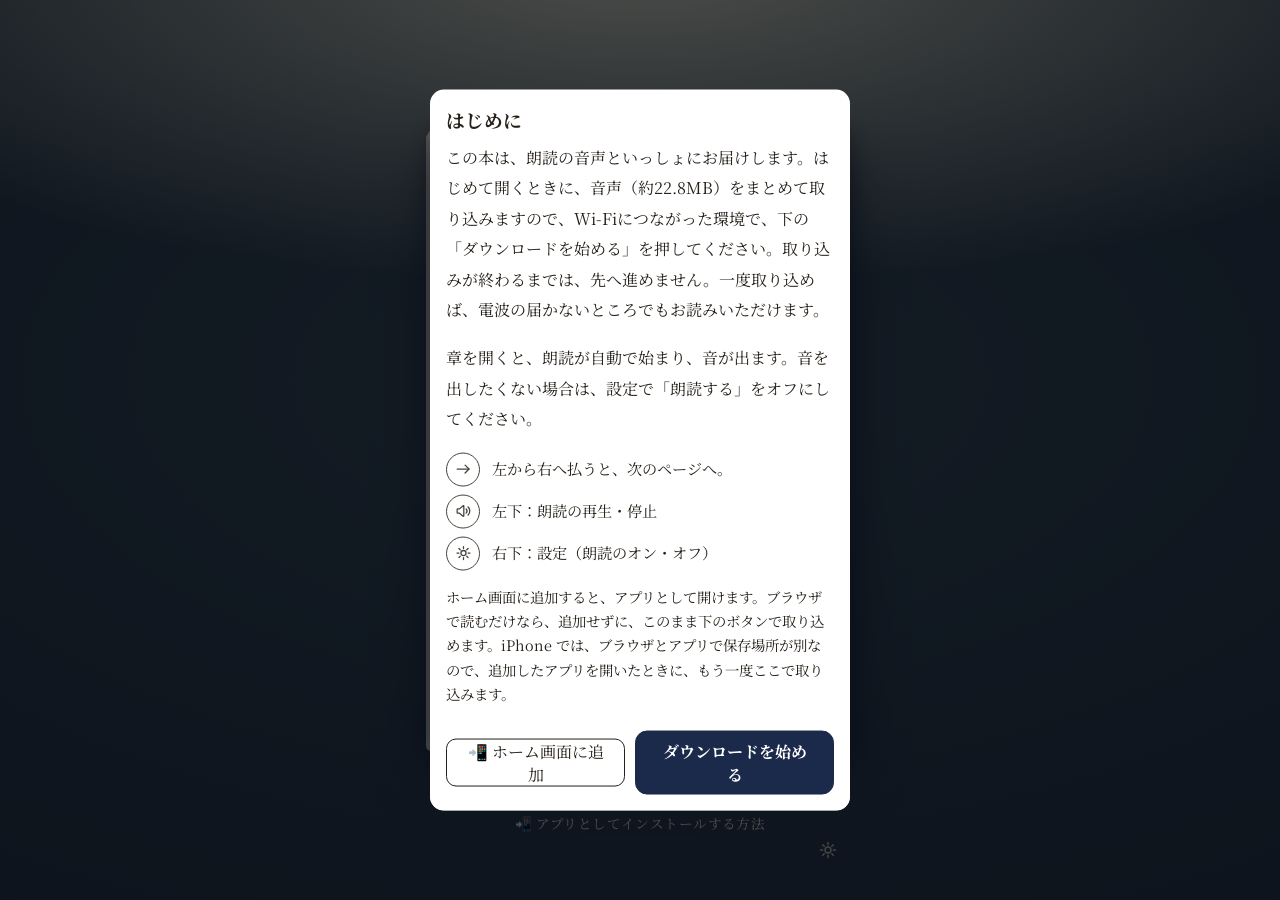
==== commit 5bbaa565: "order-0018 v1.13.110：納品後の修正（声の付け替え・読み直し・リピート除去・章ごとBGM）" ====
--- a/d/8d1a644d7abf4cad14bed4da570ea56f/index.html
+++ b/d/8d1a644d7abf4cad14bed4da570ea56f/index.html
@@ -1,8 +1,8 @@
 <!doctype html>
 <html lang="ja">
   <head>
+<meta name="robots" content="noindex, nofollow">
     <meta charset="UTF-8" />
-    <meta name="robots" content="noindex, nofollow" />
     
     <meta name="viewport" content="width=device-width, initial-scale=1, viewport-fit=cover" />
     <meta name="theme-color" content="#17130e" />
@@ -17,7 +17,7 @@
     <link rel="icon" type="image/png" href="icons/icon-192.png" />
     <link rel="apple-touch-icon" href="icons/apple-touch-icon.png" />
     <title>野良のAIは、嘘の味が好き — nami × 双海</title>
-    <script type="module" crossorigin src="./assets/index-BE6Kau7b.js"></script>
+    <script type="module" crossorigin src="./assets/index-DQslQ_E-.js"></script>
     <link rel="stylesheet" crossorigin href="./assets/index-jeJglOje.css">
   <link rel="manifest" href="./manifest.webmanifest"></head>
   <body>
@@ -164,7 +164,7 @@
           <div class="end-foot">
             
             <img class="end-logo" src="icons/logo-text-vertical.svg" alt="サウンド単行本" />
-            <p class="end-colophon">『野良のAIは、嘘の味が好き』　著者：nami × 双海<br />朗読：AI音声（地の文「Charon」・野良の声「Despina」／Gemini 3.8 Flash）／音楽：手続き生成による自作曲／形式：サウンド単行本／2026年11月 電子版</p>
+            <p class="end-colophon">『野良のAIは、嘘の味が好き』　著者：nami × 双海<br />朗読：AI音声（地の文「Charon」・野良の声「Despina」／Gemini 3.8 Flash）／音楽：手続き生成による自作曲（第1章）・AI生成曲（第2〜4章）／形式：サウンド単行本／2026年11月 電子版</p>
           </div>
           
           <div class="sheet-footer">
